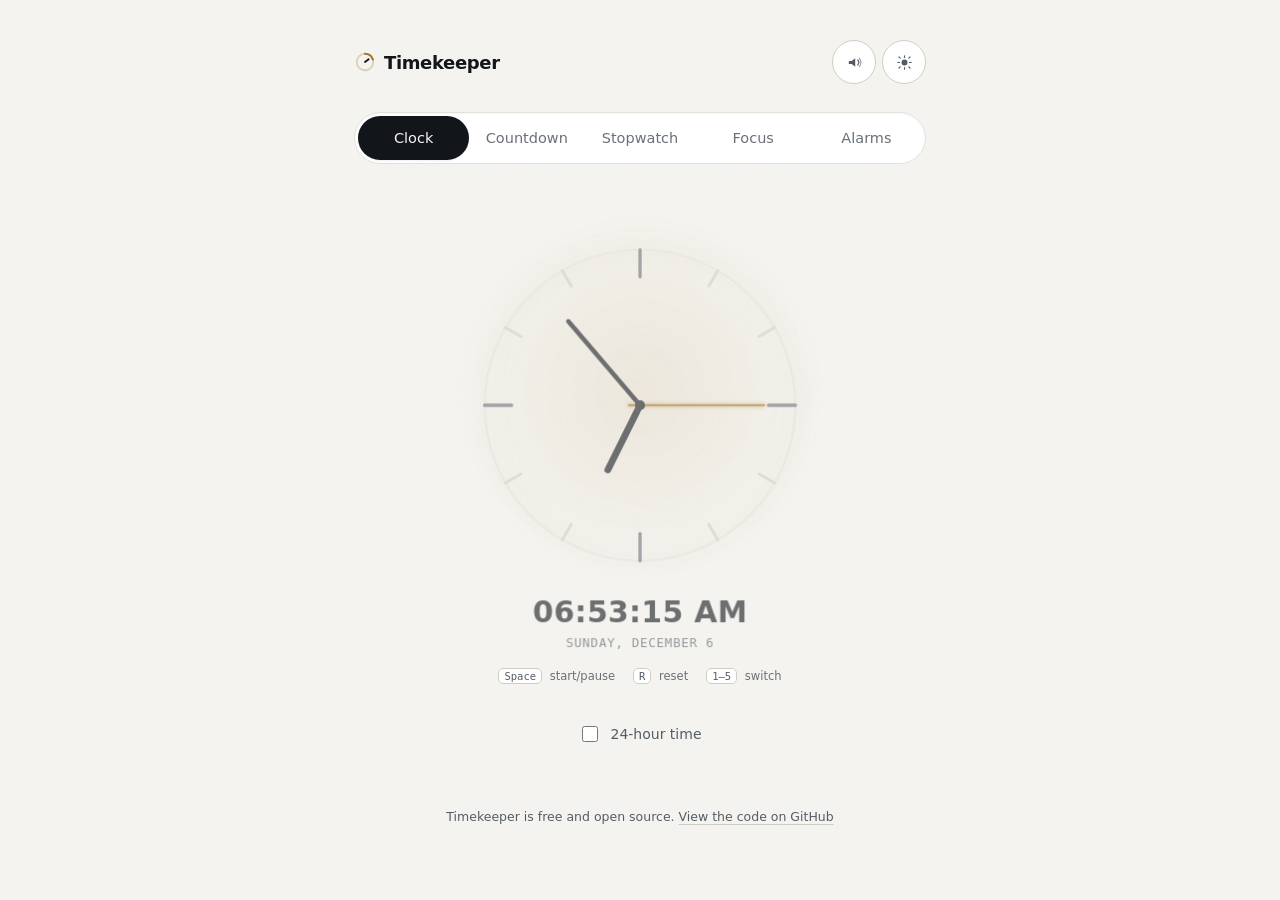
==== site/index.html @ e1a93c7b "Add files via upload" ====
<!DOCTYPE html>
<html lang="en">
<head>
<meta charset="UTF-8">
<meta name="viewport" content="width=device-width, initial-scale=1, viewport-fit=cover">
<title>Timekeeper: clock, countdown, stopwatch, focus timer and alarms</title>
<meta name="description" content="A clock, countdown, stopwatch, Pomodoro timer, and alarms, in one quiet instrument. Free, private, and works offline.">
<meta http-equiv="Content-Security-Policy" content="default-src 'self'; script-src 'self'; style-src 'self' https://fonts.googleapis.com; font-src https://fonts.gstatic.com; img-src 'self' data:; manifest-src 'self'; worker-src 'self'; base-uri 'self'; form-action 'none'; object-src 'none'">
<meta name="referrer" content="strict-origin-when-cross-origin">
<link rel="canonical" href="https://babatundeawo.github.io/timekeeper/">
<meta name="theme-color" content="#f5f4f0" media="(prefers-color-scheme: light)">
<meta name="theme-color" content="#0c0e11" media="(prefers-color-scheme: dark)">
<meta name="color-scheme" content="light dark">
<meta name="mobile-web-app-capable" content="yes">
<meta name="apple-mobile-web-app-capable" content="yes">
<meta name="apple-mobile-web-app-title" content="Timekeeper">
<meta name="apple-mobile-web-app-status-bar-style" content="default">

<meta property="og:type" content="website">
<meta property="og:site_name" content="Timekeeper">
<meta property="og:title" content="Timekeeper: one quiet instrument for time">
<meta property="og:description" content="Clock, countdown, stopwatch, focus timer and alarms. Free, private, and works offline.">
<meta property="og:url" content="https://babatundeawo.github.io/timekeeper/">
<meta property="og:image" content="https://babatundeawo.github.io/timekeeper/icons/og-image.png">
<meta property="og:image:width" content="1200">
<meta property="og:image:height" content="630">
<meta property="og:image:alt" content="Timekeeper: a brass progress ring on a graphite background.">
<meta name="twitter:card" content="summary_large_image">

<link rel="manifest" href="manifest.json">
<link rel="icon" href="icons/favicon.svg" type="image/svg+xml">
<link rel="icon" href="icons/icon-192.png" type="image/png" sizes="192x192">
<link rel="apple-touch-icon" href="icons/icon-180.png">

<link rel="preconnect" href="https://fonts.googleapis.com">
<link rel="preconnect" href="https://fonts.gstatic.com" crossorigin>
<link href="https://fonts.googleapis.com/css2?family=Geist:wght@400;500;600;700&family=Geist+Mono:wght@400;500&display=swap" rel="stylesheet">

<link rel="stylesheet" href="css/style.css">

<!-- Applied before paint so the correct theme renders on the first frame. -->
<script src="js/theme-init.js"></script>
</head>
<body>
<a class="skip-link" href="#stage">Skip to the timer</a>

<div class="grain" aria-hidden="true"></div>

<div class="app">

  <!-- ===== Header ===== -->
  <header class="header">
    <div class="wordmark">
      <svg class="wordmark-mark" viewBox="0 0 24 24" width="22" height="22" aria-hidden="true"><circle cx="12" cy="12" r="9" fill="none" stroke="currentColor" stroke-width="2" opacity=".28"/><path d="M12 3a9 9 0 0 1 8.6 6.3" fill="none" stroke="currentColor" stroke-width="2.4" stroke-linecap="round"/><path d="M12 12l4-3" stroke="var(--ink)" stroke-width="2" stroke-linecap="round"/></svg>
      <h1 class="wordmark-text">Timekeeper</h1>
    </div>
    <div class="header-actions">
      <button class="icon-btn" id="soundToggle" type="button" aria-label="Mute sound" aria-pressed="false">
        <svg class="icon icon-sound-on" viewBox="0 0 24 24" fill="none" aria-hidden="true"><path d="M4 10v4h4l5 4V6L8 10H4Z" fill="currentColor"/><path d="M16.5 8.5a5 5 0 0 1 0 7" stroke="currentColor" stroke-width="1.6" stroke-linecap="round"/><path d="M18.8 6.2a8.5 8.5 0 0 1 0 11.6" stroke="currentColor" stroke-width="1.6" stroke-linecap="round" opacity="0.6"/></svg>
        <svg class="icon icon-sound-off" viewBox="0 0 24 24" fill="none" aria-hidden="true"><path d="M4 10v4h4l5 4V6L8 10H4Z" fill="currentColor"/><path d="M16 9l4.5 6M20.5 9 16 15" stroke="currentColor" stroke-width="1.6" stroke-linecap="round"/></svg>
      </button>
      <button class="icon-btn" id="themeToggle" type="button" aria-label="Switch to dark theme" aria-pressed="false">
        <svg class="icon icon-sun" viewBox="0 0 24 24" fill="none" aria-hidden="true"><circle cx="12" cy="12" r="4.2" fill="currentColor"/><g stroke="currentColor" stroke-width="1.6" stroke-linecap="round"><path d="M12 2.5v2.4M12 19.1v2.4M4.2 4.2l1.7 1.7M18.1 18.1l1.7 1.7M2.5 12h2.4M19.1 12h2.4M4.2 19.8l1.7-1.7M18.1 5.9l1.7-1.7"/></g></svg>
        <svg class="icon icon-moon" viewBox="0 0 24 24" fill="none" aria-hidden="true"><path d="M20 14.5A8.5 8.5 0 1 1 9.5 4a6.8 6.8 0 0 0 10.5 10.5Z" fill="currentColor"/></svg>
      </button>
      <button class="install-btn" id="installBtn" hidden type="button">Install app</button>
    </div>
  </header>

  <!-- ===== Mode switcher ===== -->
  <nav class="switcher" role="tablist" aria-label="Choose a mode">
    <span class="switcher-pill" id="switcherPill" aria-hidden="true"></span>
    <button class="switcher-item" role="tab" id="tab-clock" aria-controls="panel-clock" data-mode="clock" aria-selected="true" tabindex="0">Clock</button>
    <button class="switcher-item" role="tab" id="tab-countdown" aria-controls="panel-countdown" data-mode="countdown" aria-selected="false" tabindex="-1">Countdown</button>
    <button class="switcher-item" role="tab" id="tab-stopwatch" aria-controls="panel-stopwatch" data-mode="stopwatch" aria-selected="false" tabindex="-1">Stopwatch</button>
    <button class="switcher-item" role="tab" id="tab-pomodoro" aria-controls="panel-pomodoro" data-mode="pomodoro" aria-selected="false" tabindex="-1">Focus</button>
    <button class="switcher-item" role="tab" id="tab-alarms" aria-controls="panel-alarms" data-mode="alarms" aria-selected="false" tabindex="-1">Alarms</button>
  </nav>

  <!-- ===== Stage: ring + digits, shared by clock/countdown/stopwatch/pomodoro ===== -->
  <main class="stage" id="stage" tabindex="-1">

    <div class="ring-wrap" id="ringWrap">
      <div class="ring-glow" aria-hidden="true"></div>
      <svg class="ring" viewBox="0 0 300 300" aria-hidden="true">
        <defs>
          <linearGradient id="ringGradBrass" x1="0%" y1="0%" x2="100%" y2="100%">
            <stop offset="0%" stop-color="#e2bb78"/>
            <stop offset="100%" stop-color="#a47628"/>
          </linearGradient>
          <linearGradient id="ringGradPatina" x1="0%" y1="0%" x2="100%" y2="100%">
            <stop offset="0%" stop-color="#3aa396"/>
            <stop offset="100%" stop-color="#0f4640"/>
          </linearGradient>
        </defs>
        <circle class="ring-track" cx="150" cy="150" r="138"></circle>
        <circle class="ring-progress" id="ringProgress" cx="150" cy="150" r="138"></circle>
        <!-- Parked at the 3 o'clock point (cx = cx-center + r) because the whole
             .ring svg carries a -90deg CSS rotation (the same trick ring-progress's
             stroke-dashoffset relies on to start at 12 instead of 3). Starting the
             tick here means JS's rotate(0deg) lands it at 12, not 9. -->
        <circle class="ring-tick" id="ringTick" cx="288" cy="150" r="3.5"></circle>
      </svg>

      <!-- Analog watch face: hour ticks + hour/minute/second hands. Only shown in Clock mode. -->
      <svg class="hands" id="handsSvg" viewBox="0 0 300 300" aria-hidden="true">
        <g id="hourTicks"></g>
        <line class="hand hand-hour" id="handHour" x1="150" y1="150" x2="150" y2="86"></line>
        <line class="hand hand-minute" id="handMinute" x1="150" y1="150" x2="150" y2="52"></line>
        <line class="hand hand-second" id="handSecond" x1="150" y1="160" x2="150" y2="40"></line>
        <circle class="hand-pivot" cx="150" cy="150" r="4.5"></circle>
      </svg>

      <div class="readout">
        <div class="digits" id="digits" role="timer" aria-live="off">00:00:00</div>
        <div class="sub" id="subLabel">&nbsp;</div>
      </div>
    </div>

    <!-- Clock's own digital readout, given its own room below the dial so it
         never fights the hands for space (a hand can sweep through any point
         inside the circle; this can't). -->
    <div class="clock-meta" id="clockMeta" hidden>
      <div class="clock-meta-time" id="clockDigital">00:00:00</div>
      <div class="clock-meta-date" id="clockDate">&nbsp;</div>
    </div>

    <!-- Pomodoro session dots -->
    <div class="session-dots" id="sessionDots" hidden></div>

    <!-- Shared transport controls (countdown / stopwatch / pomodoro) -->
    <div class="transport" id="transport" hidden>
      <button class="btn btn-ghost" id="resetBtn" type="button">Reset</button>
      <button class="btn btn-primary" id="startBtn" type="button">Start</button>
      <button class="btn btn-ghost" id="lapBtn" type="button" hidden>Lap</button>
      <button class="btn btn-ghost btn-icon-text" id="addMinuteBtn" type="button" hidden>+1:00</button>
    </div>

    <p class="kbd-hint" id="kbdHint" aria-hidden="true">
      <span><kbd>Space</kbd> start/pause</span>
      <span><kbd>R</kbd> reset</span>
      <span><kbd>1–5</kbd> switch</span>
    </p>

  </main>

  <!-- ===== Mode panels: mode-specific content below the stage ===== -->

  <!-- Clock options -->
  <section class="panel" id="panel-clock" role="tabpanel" aria-labelledby="tab-clock" data-panel="clock">
    <label class="toggle">
      <input type="checkbox" id="clock24h">
      <span>24-hour time</span>
    </label>
  </section>

  <!-- Countdown presets & entry -->
  <section class="panel" id="panel-countdown" role="tabpanel" aria-labelledby="tab-countdown" data-panel="countdown" hidden>
    <div class="chips" id="countdownChips"></div>
    <div class="time-entry" id="countdownEntry">
      <div class="entry-field">
        <input type="number" id="cdHours" min="0" max="23" value="0" inputmode="numeric" aria-label="Hours">
        <label for="cdHours">hr</label>
      </div>
      <div class="entry-field">
        <input type="number" id="cdMinutes" min="0" max="59" value="5" inputmode="numeric" aria-label="Minutes">
        <label for="cdMinutes">min</label>
      </div>
      <div class="entry-field">
        <input type="number" id="cdSeconds" min="0" max="59" value="0" inputmode="numeric" aria-label="Seconds">
        <label for="cdSeconds">sec</label>
      </div>
      <button class="btn btn-text" id="savePresetBtn" type="button">Save as preset</button>
    </div>
  </section>

  <!-- Stopwatch laps -->
  <section class="panel" id="panel-stopwatch" role="tabpanel" aria-labelledby="tab-stopwatch" data-panel="stopwatch" hidden>
    <ol class="laps" id="lapsList"></ol>
  </section>

  <!-- Pomodoro settings -->
  <section class="panel" id="panel-pomodoro" role="tabpanel" aria-labelledby="tab-pomodoro" data-panel="pomodoro" hidden>
    <div class="time-entry">
      <div class="entry-field">
        <input type="number" id="pomoFocus" min="1" max="120" value="25" inputmode="numeric" aria-label="Focus minutes">
        <label for="pomoFocus">focus</label>
      </div>
      <div class="entry-field">
        <input type="number" id="pomoShort" min="1" max="60" value="5" inputmode="numeric" aria-label="Short break minutes">
        <label for="pomoShort">short</label>
      </div>
      <div class="entry-field">
        <input type="number" id="pomoLong" min="1" max="60" value="15" inputmode="numeric" aria-label="Long break minutes">
        <label for="pomoLong">long</label>
      </div>
      <div class="entry-field">
        <input type="number" id="pomoRounds" min="1" max="12" value="4" inputmode="numeric" aria-label="Rounds before long break">
        <label for="pomoRounds">rounds</label>
      </div>
    </div>
  </section>

  <!-- Alarms -->
  <section class="panel" id="panel-alarms" role="tabpanel" aria-labelledby="tab-alarms" data-panel="alarms" hidden>
    <div class="alarm-entry">
      <input type="time" id="alarmTime" aria-label="Alarm time">
      <input type="text" id="alarmLabel" placeholder="Label (optional)" maxlength="40">
      <button class="btn btn-primary btn-compact" id="addAlarmBtn" type="button">Add</button>
    </div>
    <div class="alarm-days" id="alarmDays" role="group" aria-label="Repeat on">
      <button class="day-chip" data-day="0" type="button" aria-label="Sunday" aria-pressed="false">S</button>
      <button class="day-chip" data-day="1" type="button" aria-label="Monday" aria-pressed="false">M</button>
      <button class="day-chip" data-day="2" type="button" aria-label="Tuesday" aria-pressed="false">T</button>
      <button class="day-chip" data-day="3" type="button" aria-label="Wednesday" aria-pressed="false">W</button>
      <button class="day-chip" data-day="4" type="button" aria-label="Thursday" aria-pressed="false">T</button>
      <button class="day-chip" data-day="5" type="button" aria-label="Friday" aria-pressed="false">F</button>
      <button class="day-chip" data-day="6" type="button" aria-label="Saturday" aria-pressed="false">S</button>
    </div>
    <p class="hint">Repeats only on selected days. Leave none selected for a one-time alarm.</p>
    <ol class="alarms-list" id="alarmsList"></ol>
    <p class="hint hint-quiet">Alarms sound while Timekeeper is open in a browser tab or installed window. Keep it running for it to ring.</p>
  </section>

  <footer class="site-footer">
    <p>Timekeeper is free and open source. <a href="https://github.com/babatundeawo/timekeeper" target="_blank" rel="noopener noreferrer">View the code on GitHub</a></p>
  </footer>

</div>

<noscript><p class="noscript-note">Timekeeper needs JavaScript to run its clock and timers. Please turn it on for this site.</p></noscript>

<!-- Full-screen alarm-ringing takeover: replaces the old beep-and-toast with
     something you can actually act on — stop it, or push it back 5 minutes. -->
<div class="ring-overlay" id="alarmRingOverlay" hidden role="alertdialog" aria-modal="true" aria-labelledby="alarmRingLabel">
  <div class="ring-overlay-card">
    <svg class="ring-overlay-icon" viewBox="0 0 24 24" width="40" height="40" aria-hidden="true"><path d="M12 3a6 6 0 0 0-6 6v4l-2 3h16l-2-3V9a6 6 0 0 0-6-6Zm-2 15a2 2 0 0 0 4 0" fill="none" stroke="var(--brass)" stroke-width="1.8" stroke-linecap="round" stroke-linejoin="round"/></svg>
    <div class="ring-overlay-time" id="alarmRingTime">00:00</div>
    <div class="ring-overlay-label" id="alarmRingLabel">Alarm</div>
    <div class="ring-overlay-actions">
      <button class="btn btn-ghost btn-lg" id="alarmSnoozeBtn" type="button">Snooze 5m</button>
      <button class="btn btn-primary btn-lg" id="alarmStopBtn" type="button">Stop</button>
    </div>
  </div>
</div>

<div class="toast" id="toast" role="status" aria-live="polite"></div>

<script src="js/app.js"></script>
</body>
</html>
---- site/css/style.css ----
/* ============================================================
   Timekeeper — design tokens
   Concept: a precision instrument on paper. Ink and brass on
   white (or brass on graphite at night), tabular digits, a
   single brass ring as the signature element across every mode.
   ============================================================ */

:root {
  --paper: #f5f4f0;
  --paper-raised: #ffffff;
  --ink: #12151a;
  --ink-soft: #565c64;
  --ink-faint: #6a7078;
  --brass: #a47628;
  --brass-strong: #8a6420;
  --brass-soft: #e4d3ae;
  --patina: #17635a;
  --line: #e3e1da;
  --line-strong: #cfccc3;
  --danger: #a4361f;

  --shadow-color: 20, 18, 14;
  --shadow-sm: 0 1px 2px rgba(var(--shadow-color), 0.06);
  --shadow-md: 0 6px 18px -6px rgba(var(--shadow-color), 0.16), 0 2px 6px rgba(var(--shadow-color), 0.08);
  --shadow-lg: 0 20px 44px -12px rgba(var(--shadow-color), 0.22);
  --ring-glow-color: 164, 118, 40;
  --brass-text: #7a5818;

  --font-display: 'Geist', system-ui, 'Helvetica Neue', Arial, sans-serif;
  --font-body: 'Geist', system-ui, 'Helvetica Neue', Arial, sans-serif;
  --font-mono: 'Geist Mono', ui-monospace, 'SFMono-Regular', Consolas, monospace;

  /* Floor keeps the ring legible on the narrowest phones; ceiling keeps it from
     ballooning on tablets, since vw alone would keep growing past a comfortable size. */
  --ring-size: clamp(188px, 62vw, 340px);
  --ease: cubic-bezier(0.22, 1, 0.36, 1);
  --spring: cubic-bezier(0.34, 1.56, 0.64, 1);

  --safe-t: env(safe-area-inset-top, 0px);
  --safe-r: env(safe-area-inset-right, 0px);
  --safe-b: env(safe-area-inset-bottom, 0px);
  --safe-l: env(safe-area-inset-left, 0px);

  color-scheme: light;
}

/* Dark theme — follows the system by default, overridable via the header toggle
   (which sets data-theme on <html> and persists it to localStorage). */
@media (prefers-color-scheme: dark) {
  :root:not([data-theme="light"]) {
    --paper: #0c0e11;
    --paper-raised: #15181c;
    --ink: #f0eee8;
    --ink-soft: #a6abb2;
    --ink-faint: #8b9098;
    --brass: #e2bb78;
    --brass-strong: #efd29d;
    --brass-soft: #4a4130;
    --patina: #56bfb0;
    --line: #262a30;
    --line-strong: #383d44;
    --danger: #e8826b;
    --shadow-color: 0, 0, 0;
    --ring-glow-color: 226, 187, 120;
    --brass-text: #e2bb78;
    color-scheme: dark;
  }
}
:root[data-theme="dark"] {
  --paper: #0c0e11;
  --paper-raised: #15181c;
  --ink: #f0eee8;
  --ink-soft: #a6abb2;
  --ink-faint: #8b9098;
  --brass: #e2bb78;
  --brass-strong: #efd29d;
  --brass-soft: #4a4130;
  --patina: #56bfb0;
  --line: #262a30;
  --line-strong: #383d44;
  --danger: #e8826b;
  --shadow-color: 0, 0, 0;
  --ring-glow-color: 226, 187, 120;
  --brass-text: #e2bb78;
  color-scheme: dark;
}

* { box-sizing: border-box; }

/* The `hidden` attribute is how every mode-specific block in this app is
   shown/hidden. Without this rule, any element that also has an unconditional
   `display` declaration (e.g. .transport, .session-dots use display:flex)
   would win the cascade over the browser's own [hidden] rule and show anyway,
   since author CSS outranks the user-agent stylesheet regardless of
   specificity. This guarantees hidden always means hidden. */
[hidden] {
  display: none !important;
}

html, body {
  margin: 0;
  padding: 0;
  background: var(--paper);
  color: var(--ink);
  font-family: var(--font-body);
  -webkit-font-smoothing: antialiased;
  transition: background 0.35s var(--ease), color 0.35s var(--ease);
}

body {
  min-height: 100vh;
  min-height: 100dvh;
  display: flex;
  justify-content: center;
  position: relative;
}

/* A whisper of paper grain so the instrument doesn't read as a flat digital
   rectangle — visible only as texture, never as pattern. */
.grain {
  position: fixed;
  inset: 0;
  z-index: 0;
  pointer-events: none;
  opacity: 0.035;
  mix-blend-mode: multiply;
  background-image: url("data:image/svg+xml;utf8,<svg xmlns='http://www.w3.org/2000/svg' width='120' height='120'><filter id='n'><feTurbulence type='fractalNoise' baseFrequency='0.9' numOctaves='2' stitchTiles='stitch'/></filter><rect width='100%25' height='100%25' filter='url(%23n)'/></svg>");
}
:root[data-theme="dark"] .grain { mix-blend-mode: overlay; opacity: 0.05; }
@media (prefers-color-scheme: dark) {
  :root:not([data-theme="light"]) .grain { mix-blend-mode: overlay; opacity: 0.05; }
}

.app {
  position: relative;
  z-index: 1;
  width: 100%;
  max-width: 560px;
  padding: calc(28px + var(--safe-t)) calc(24px + var(--safe-r)) calc(56px + var(--safe-b)) calc(24px + var(--safe-l));
  display: flex;
  flex-direction: column;
  min-height: 100dvh;
}

button {
  font-family: inherit;
  cursor: pointer;
  -webkit-tap-highlight-color: transparent;
  touch-action: manipulation;
}

input {
  font-family: inherit;
  -webkit-tap-highlight-color: transparent;
}

:focus-visible {
  outline: 2px solid var(--patina);
  outline-offset: 3px;
  border-radius: 4px;
}

/* ============================================================
   Header
   ============================================================ */

.header {
  display: flex;
  align-items: center;
  justify-content: space-between;
  margin-bottom: 28px;
  gap: 12px;
}

.wordmark {
  display: flex;
  align-items: center;
  gap: 8px;
  color: var(--ink);
  min-width: 0;
}

.wordmark-mark {
  flex: 0 0 auto;
  color: var(--brass);
  display: block;
}

.wordmark-text {
  margin: 0;
  font-family: var(--font-display);
  font-weight: 600;
  font-size: 18px;
  letter-spacing: -0.02em;
  white-space: nowrap;
}

.header-actions {
  display: flex;
  align-items: center;
  gap: 6px;
  flex: 0 0 auto;
}

.icon-btn {
  display: flex;
  align-items: center;
  justify-content: center;
  width: 44px;
  height: 44px;
  border-radius: 50%;
  border: 1px solid var(--line-strong);
  background: var(--paper-raised);
  color: var(--ink-soft);
  transition: border-color 0.2s var(--ease), color 0.2s var(--ease), transform 0.15s var(--spring), box-shadow 0.2s var(--ease);
}
.icon-btn:hover { border-color: var(--brass); color: var(--ink); box-shadow: var(--shadow-sm); }
.icon-btn:active { transform: scale(0.9); }
.icon-btn .icon { width: 17px; height: 17px; }

.icon-sound-off, .icon-moon { display: none; }
.icon-btn[aria-pressed="true"] .icon-sound-on { display: none; }
.icon-btn[aria-pressed="true"] .icon-sound-off { display: block; }
#themeToggle .icon-sun { display: block; }
#themeToggle .icon-moon { display: none; }
:root[data-theme="dark"] #themeToggle .icon-sun { display: none; }
:root[data-theme="dark"] #themeToggle .icon-moon { display: block; }
@media (prefers-color-scheme: dark) {
  :root:not([data-theme="light"]) #themeToggle .icon-sun { display: none; }
  :root:not([data-theme="light"]) #themeToggle .icon-moon { display: block; }
}

.install-btn {
  border: 1px solid var(--line-strong);
  background: var(--paper-raised);
  color: var(--ink-soft);
  font-size: 13px;
  padding: 12px 16px;
  min-height: 44px;
  border-radius: 100px;
  transition: border-color 0.2s var(--ease), color 0.2s var(--ease), box-shadow 0.2s var(--ease), transform 0.15s var(--spring);
}

.install-btn:hover {
  border-color: var(--brass);
  color: var(--ink);
  box-shadow: var(--shadow-sm);
}
.install-btn:active { transform: scale(0.96); }

/* ============================================================
   Mode switcher — a segmented control with a sliding pill,
   rather than a bare underline, for a more tactile feel.
   ============================================================ */

.switcher {
  position: relative;
  display: flex;
  gap: 2px;
  padding: 3px;
  background: var(--paper-raised);
  border: 1px solid var(--line);
  border-radius: 100px;
  margin-bottom: 28px;
  overflow-x: auto;
  scrollbar-width: none;
  box-shadow: inset 0 1px 2px rgba(var(--shadow-color), 0.04);
}
.switcher::-webkit-scrollbar { display: none; }

.switcher-pill {
  position: absolute;
  top: 3px;
  bottom: 3px;
  left: 3px;
  width: 0;
  background: var(--ink);
  border-radius: 100px;
  transition: transform 0.38s var(--spring), width 0.38s var(--spring);
  box-shadow: var(--shadow-sm);
  z-index: 0;
}

.switcher-item {
  position: relative;
  z-index: 1;
  flex: 0 0 auto;
  background: none;
  border: none;
  color: var(--ink-faint);
  font-size: 13.5px;
  font-weight: 500;
  padding: 10px 14px;
  min-height: 44px;
  white-space: nowrap;
  border-radius: 100px;
  transition: color 0.25s var(--ease);
}

.switcher-item[aria-selected="true"] {
  color: var(--paper);
}

.switcher-item:hover:not([aria-selected="true"]) {
  color: var(--ink);
}

/* ============================================================
   Stage — ring + digital readout (the signature element)
   ============================================================ */

.stage {
  display: flex;
  flex-direction: column;
  align-items: center;
  padding: 32px 0 8px;
}

.ring-wrap, .clock-meta, .session-dots {
  transition: opacity 0.3s var(--ease), transform 0.3s var(--ease);
}
.stage.mode-switching .ring-wrap,
.stage.mode-switching .clock-meta,
.stage.mode-switching .session-dots {
  opacity: 0;
  transform: translateY(8px) scale(0.985);
  transition: none;
}

.ring-wrap {
  position: relative;
  width: var(--ring-size);
  height: var(--ring-size);
}

/* Soft ambient glow seated behind the ring, echoing the brass accent —
   the one place this "quiet instrument" gets to feel lit from within. */
.ring-glow {
  position: absolute;
  inset: -6%;
  border-radius: 50%;
  background: radial-gradient(circle at 50% 46%, rgba(var(--ring-glow-color), 0.16), rgba(var(--ring-glow-color), 0) 68%);
  filter: blur(2px);
  pointer-events: none;
}

.ring {
  position: relative;
  width: 100%;
  height: 100%;
  transform: rotate(-90deg);
  filter: drop-shadow(0 2px 10px rgba(var(--ring-glow-color), 0.28));
}

.ring-track {
  fill: none;
  stroke: var(--line);
  stroke-width: 2;
}

.ring-progress {
  fill: none;
  stroke: url(#ringGradBrass);
  stroke-width: 3;
  stroke-linecap: round;
  stroke-dasharray: 867.08; /* 2 * PI * 138 */
  stroke-dashoffset: 867.08;
  transition: stroke-dashoffset 0.4s linear, stroke 0.3s var(--ease);
}

.ring-tick {
  fill: var(--brass);
  transition: transform 0.9s linear;
  transform-origin: 150px 150px;
  filter: drop-shadow(0 0 3px rgba(var(--ring-glow-color), 0.6));
}

/* Analog hands overlay — only visible in Clock mode */
.hands {
  position: absolute;
  inset: 0;
  width: 100%;
  height: 100%;
  display: none;
}

.ring-wrap.mode-clock .hands {
  display: block;
}

/* Ring stays as a quiet static face outline in Clock mode; the hands do the telling */
.ring-wrap.mode-clock .ring-progress,
.ring-wrap.mode-clock .ring-tick {
  opacity: 0;
}

.hour-tick {
  stroke: var(--line-strong);
  stroke-width: 2.5;
  stroke-linecap: round;
}

.hour-tick.major {
  stroke: var(--ink-faint);
  stroke-width: 3;
}

.hand {
  stroke-linecap: round;
  transform-origin: 150px 150px;
  transition: transform 0.2s var(--spring);
}

.hand-hour {
  stroke: var(--ink);
  stroke-width: 6;
}

.hand-minute {
  stroke: var(--ink);
  stroke-width: 4;
}

.hand-second {
  stroke: var(--brass);
  stroke-width: 2;
  filter: drop-shadow(0 0 2px rgba(var(--ring-glow-color), 0.7));
}

.hand-pivot {
  fill: var(--ink);
}

/* Digital readout is hidden inside the dial in Clock mode — the clock-meta
   block below the ring shows the time/date instead, with room to breathe. */
.ring-wrap.mode-clock .readout {
  display: none;
}

.clock-meta {
  margin-top: 22px;
  text-align: center;
  max-width: 100%;
  padding: 0 12px;
}

.clock-meta-time {
  font-family: var(--font-display);
  font-weight: 600;
  font-variant-numeric: tabular-nums;
  font-size: clamp(22px, 6vw, 30px);
  color: var(--ink);
  letter-spacing: 0.01em;
  line-height: 1;
}

.clock-meta-date {
  margin-top: 8px;
  font-family: var(--font-mono);
  font-size: 12.5px;
  letter-spacing: 0.06em;
  text-transform: uppercase;
  color: var(--ink-soft);
}

.readout {
  position: absolute;
  inset: 0;
  display: flex;
  flex-direction: column;
  align-items: center;
  justify-content: center;
  text-align: center;
  padding: 0 12px;
}

.digits {
  font-family: var(--font-display);
  font-weight: 600;
  font-variant-numeric: tabular-nums;
  font-size: clamp(34px, 9vw, 52px);
  letter-spacing: 0.01em;
  line-height: 1;
  transition: transform 0.15s var(--ease);
}

.digits.pulse {
  animation: pulse 1s var(--ease) infinite;
}

.digits-cs {
  font-size: 0.5em;
  font-weight: 500;
  color: var(--ink-soft);
  letter-spacing: 0;
  margin-left: 1px;
}

.ring-wrap.mode-stopwatch .digits {
  font-size: clamp(28px, 7.5vw, 44px);
}

.laps li .digits-cs {
  font-size: 0.85em;
}

@keyframes pulse {
  0%, 100% { opacity: 1; transform: scale(1); }
  50% { opacity: 0.55; transform: scale(1.04); }
}

.sub {
  margin-top: 10px;
  font-family: var(--font-mono);
  font-size: 12.5px;
  letter-spacing: 0.06em;
  text-transform: uppercase;
  color: var(--ink-soft);
  min-height: 16px;
}

/* Pomodoro session dots */
.session-dots {
  display: flex;
  gap: 7px;
  margin-top: 26px;
}

.session-dot {
  width: 6px;
  height: 6px;
  border-radius: 50%;
  background: var(--line-strong);
  transition: background 0.3s var(--ease), transform 0.3s var(--ease);
}

.session-dot.done {
  background: var(--brass);
}

.session-dot.current {
  background: var(--patina);
  transform: scale(1.3);
}

/* ============================================================
   Transport controls
   ============================================================ */

.transport {
  display: flex;
  align-items: center;
  justify-content: center;
  flex-wrap: wrap;
  gap: 12px;
  margin-top: 30px;
}

.btn {
  border-radius: 100px;
  border: 1px solid transparent;
  font-size: 14px;
  font-weight: 500;
  padding: 13px 26px;
  min-height: 44px;
  transition: transform 0.15s var(--spring), background 0.2s var(--ease), border-color 0.2s var(--ease), color 0.2s var(--ease), box-shadow 0.2s var(--ease);
}

.btn:active {
  transform: scale(0.96);
}

.btn-primary {
  background: linear-gradient(180deg, var(--ink) 0%, color-mix(in srgb, var(--ink) 88%, black) 100%);
  color: var(--paper);
  min-width: 120px;
  box-shadow: var(--shadow-md);
}

.btn-primary:hover {
  background: var(--patina);
  color: #fff;
  transform: translateY(-1px);
  box-shadow: var(--shadow-lg);
}
.btn-primary:active { transform: scale(0.96); }

.btn-primary.is-running {
  background: var(--paper-raised);
  color: var(--ink);
  border-color: var(--ink);
  box-shadow: var(--shadow-sm);
}
.btn-primary.is-running:hover { background: var(--paper-raised); }

.btn-lg {
  padding: 15px 30px;
  font-size: 15px;
  min-width: 140px;
}

.btn-ghost {
  background: var(--paper-raised);
  border-color: var(--line-strong);
  color: var(--ink-soft);
}

.btn-ghost:hover {
  border-color: var(--ink);
  color: var(--ink);
  box-shadow: var(--shadow-sm);
}

.btn-icon-text {
  font-family: var(--font-mono);
  font-size: 12.5px;
}

.btn-compact {
  padding: 10px 18px;
  min-width: 0;
}

.btn-text {
  background: none;
  border: none;
  color: var(--brass-text);
  font-size: 13px;
  padding: 6px 4px;
  white-space: nowrap;
}

.btn-text:hover {
  color: var(--ink);
}

/* A quiet hint for people on a real keyboard — hidden on touch-first widths
   where it would just be noise. */
.kbd-hint {
  display: flex;
  justify-content: center;
  gap: 18px;
  flex-wrap: wrap;
  margin: 22px 0 0;
  font-size: 11.5px;
  color: var(--ink-faint);
}
.kbd-hint kbd {
  font-family: var(--font-mono);
  font-size: 10.5px;
  border: 1px solid var(--line-strong);
  border-radius: 5px;
  padding: 1px 5px;
  margin-right: 4px;
  color: var(--ink-soft);
  background: var(--paper-raised);
}
@media (max-width: 700px), (pointer: coarse) {
  .kbd-hint { display: none; }
}

/* ============================================================
   Panels — mode-specific content
   ============================================================ */

.panel {
  margin-top: 32px;
  animation: panel-in 0.32s var(--ease);
}

@keyframes panel-in {
  from { opacity: 0; transform: translateY(6px); }
  to { opacity: 1; transform: translateY(0); }
}

.toggle {
  display: flex;
  align-items: center;
  justify-content: center;
  gap: 9px;
  font-size: 14px;
  color: var(--ink-soft);
}

.toggle input {
  width: 16px;
  height: 16px;
  accent-color: var(--brass);
}

/* Countdown chips */
.chips {
  display: flex;
  flex-wrap: wrap;
  gap: 8px;
  justify-content: center;
  margin-bottom: 22px;
}

.chip {
  border: 1px solid var(--line-strong);
  background: var(--paper-raised);
  color: var(--ink);
  font-size: 13px;
  padding: 10px 16px;
  min-height: 44px;
  border-radius: 100px;
  transition: border-color 0.2s var(--ease), background 0.2s var(--ease), box-shadow 0.2s var(--ease), transform 0.15s var(--spring);
  display: flex;
  align-items: center;
  gap: 6px;
}

.chip:hover {
  border-color: var(--brass);
  box-shadow: var(--shadow-sm);
}
.chip:active { transform: scale(0.96); }

.chip-group { display: inline-flex; align-items: center; }
.chip-group .chip.custom { border-top-right-radius: 0; border-bottom-right-radius: 0; border-right: 0; }
.chip-group .chip-remove {
  align-self: stretch;
  min-width: 44px;
  border: 1px solid var(--line-strong);
  border-radius: 0 100px 100px 0;
  background: var(--paper-raised);
}
.chip-group .chip-remove:hover { border-color: var(--danger); }

.chip-remove {
  min-width: 28px;
  min-height: 28px;
  cursor: pointer;
  background: none;
  border: none;
  color: var(--ink-faint);
  font-size: 14px;
  line-height: 1;
  padding: 2px;
}

.chip-remove:hover {
  color: var(--danger);
}

/* Time entry (countdown / pomodoro) */
.time-entry {
  display: flex;
  align-items: flex-end;
  justify-content: center;
  gap: clamp(10px, 4vw, 18px);
  flex-wrap: wrap;
}

.entry-field {
  display: flex;
  flex-direction: column;
  align-items: center;
  gap: 6px;
}

.entry-field input {
  width: clamp(42px, 13vw, 58px);
  text-align: center;
  font-family: var(--font-mono);
  font-size: 20px;
  border: none;
  border-bottom: 1px solid var(--line-strong);
  background: transparent;
  color: var(--ink);
  padding: 12px 0;
  transition: border-color 0.2s var(--ease);
}

.entry-field input:focus-visible {
  border-color: var(--patina);
  outline: 2px solid var(--patina);
  outline-offset: 2px;
}

.entry-field label {
  font-size: 11px;
  letter-spacing: 0.08em;
  text-transform: uppercase;
  color: var(--ink-faint);
}

/* Stopwatch laps */
.laps {
  list-style: none;
  margin: 0;
  padding: 0;
  max-height: 220px;
  overflow-y: auto;
}

.laps li {
  display: flex;
  justify-content: space-between;
  font-family: var(--font-mono);
  font-size: 13.5px;
  padding: 10px 4px;
  border-bottom: 1px solid var(--line);
  color: var(--ink-soft);
  animation: panel-in 0.28s var(--ease);
}

.laps li:first-child {
  color: var(--ink);
  font-weight: 500;
}

.laps-empty {
  text-align: center;
  color: var(--ink-faint);
  font-size: 13px;
  padding: 14px 0;
}

/* Alarms */
.alarm-entry {
  display: flex;
  gap: 10px;
  margin-bottom: 14px;
}

.alarm-entry input[type="time"] {
  border: 1px solid var(--line-strong);
  border-radius: 8px;
  padding: 10px 12px;
  font-family: var(--font-mono);
  font-size: 14px;
  color: var(--ink);
  background: var(--paper-raised);
  flex: 0 0 auto;
}

.alarm-entry input[type="text"] {
  flex: 1;
  min-width: 0;
  border: 1px solid var(--line-strong);
  border-radius: 8px;
  padding: 10px 12px;
  font-size: 14px;
  color: var(--ink);
  background: var(--paper-raised);
}

.alarm-entry input:focus-visible {
  border-color: var(--patina);
  outline: 2px solid var(--patina);
  outline-offset: 2px;
}

.alarm-days {
  display: flex;
  gap: 6px;
  justify-content: center;
  margin-bottom: 10px;
}

.day-chip {
  width: clamp(36px, 11vw, 44px);
  height: clamp(36px, 11vw, 44px);
  border-radius: 50%;
  border: 1px solid var(--line-strong);
  background: var(--paper-raised);
  color: var(--ink-soft);
  font-size: 12px;
  transition: all 0.2s var(--spring);
}

.day-chip.active {
  background: var(--ink);
  border-color: var(--ink);
  color: var(--paper);
  box-shadow: var(--shadow-sm);
  transform: scale(1.06);
}

.hint {
  text-align: center;
  font-size: 12px;
  color: var(--ink-faint);
  margin: 10px 0 0;
}

.hint-quiet {
  margin-top: 18px;
  padding-top: 14px;
  border-top: 1px solid var(--line);
}

.alarms-list {
  list-style: none;
  margin: 18px 0 0;
  padding: 0;
}

.alarm-row {
  display: flex;
  align-items: center;
  justify-content: space-between;
  padding: 12px 2px;
  border-bottom: 1px solid var(--line);
  gap: 10px;
  animation: panel-in 0.28s var(--ease);
}

.alarm-row.disabled .alarm-time,
.alarm-row.disabled .alarm-label {
  color: var(--ink-faint);
}

.alarm-info {
  display: flex;
  flex-direction: column;
  gap: 2px;
  min-width: 0;
}

.alarm-time {
  font-family: var(--font-mono);
  font-size: 16px;
  color: var(--ink);
}

.alarm-label {
  font-size: 12px;
  color: var(--ink-soft);
  white-space: nowrap;
  overflow: hidden;
  text-overflow: ellipsis;
}

.alarm-controls {
  display: flex;
  align-items: center;
  gap: 12px;
  flex: 0 0 auto;
}

.alarm-delete {
  min-width: 44px;
  min-height: 44px;
  background: none;
  border: none;
  color: var(--ink-faint);
  font-size: 16px;
  transition: color 0.2s var(--ease), transform 0.15s var(--spring);
}
.alarm-delete:hover { color: var(--danger); }
.alarm-delete:active { transform: scale(0.85); }

/* Switch (alarm enable toggle) */
.switch {
  position: relative;
  width: 44px;
  height: 26px;
  border-radius: 100px;
  background: var(--line-strong);
  border: none;
  transition: background 0.2s var(--ease);
  flex: 0 0 auto;
}
.switch::after {
  content: '';
  position: absolute;
  top: 2px;
  left: 2px;
  width: 22px;
  height: 22px;
  border-radius: 50%;
  background: var(--paper-raised);
  transition: transform 0.25s var(--spring);
  box-shadow: 0 1px 2px rgba(0,0,0,0.15);
}
.switch.on {
  background: var(--brass);
}
.switch.on::after {
  transform: translateX(18px);
}

/* ============================================================
   Alarm ringing takeover
   ============================================================ */

.ring-overlay {
  position: fixed;
  inset: 0;
  z-index: 50;
  display: flex;
  align-items: center;
  justify-content: center;
  padding: 24px;
  background: color-mix(in srgb, var(--ink) 55%, transparent);
  backdrop-filter: blur(6px);
  -webkit-backdrop-filter: blur(6px);
  animation: overlay-in 0.3s var(--ease);
}

@keyframes overlay-in {
  from { opacity: 0; }
  to { opacity: 1; }
}

.ring-overlay-card {
  width: 100%;
  max-width: 360px;
  background: var(--paper-raised);
  border-radius: 24px;
  padding: 36px 28px 28px;
  text-align: center;
  box-shadow: var(--shadow-lg);
  animation: card-in 0.42s var(--spring);
}

@keyframes card-in {
  from { opacity: 0; transform: translateY(16px) scale(0.96); }
  to { opacity: 1; transform: translateY(0) scale(1); }
}

.ring-overlay-icon {
  animation: bell-swing 1.1s ease-in-out infinite;
  transform-origin: 50% 20%;
}

@keyframes bell-swing {
  0%, 100% { transform: rotate(0deg); }
  20% { transform: rotate(12deg); }
  40% { transform: rotate(-10deg); }
  60% { transform: rotate(6deg); }
  80% { transform: rotate(-4deg); }
}

.ring-overlay-time {
  margin-top: 14px;
  font-family: var(--font-display);
  font-weight: 600;
  font-variant-numeric: tabular-nums;
  font-size: 40px;
  color: var(--ink);
}

.ring-overlay-label {
  margin-top: 6px;
  font-size: 14px;
  color: var(--ink-soft);
}

.ring-overlay-actions {
  display: flex;
  gap: 10px;
  justify-content: center;
  margin-top: 26px;
  flex-wrap: wrap;
}

@media (prefers-reduced-motion: reduce) {
  .ring-overlay-icon { animation: none; }
}

/* ============================================================
   Toast
   ============================================================ */

.toast {
  position: fixed;
  left: 50%;
  bottom: 28px;
  transform: translate(-50%, 12px);
  background: var(--ink);
  color: var(--paper);
  font-size: 13px;
  padding: 11px 20px;
  border-radius: 100px;
  opacity: 0;
  pointer-events: none;
  transition: opacity 0.25s var(--ease), transform 0.25s var(--ease);
  z-index: 20;
  box-shadow: var(--shadow-lg);
}

.toast.show {
  opacity: 1;
  transform: translate(-50%, 0);
}

/* ============================================================
   Responsive
   ============================================================ */

/* Once a tab row has room to breathe, let the five modes divide it evenly
   instead of scrolling — reads more like a segmented control on standard
   phones and up, while the smallest phones keep the scrollable row below. */
@media (min-width: 420px) {
  .switcher-item {
    flex: 1 1 0;
    text-align: center;
  }
}

/* Smallest phones (older iPhone SE / compact Android) — reclaim margin and
   tighten the controls that would otherwise wrap awkwardly. */
@media (max-width: 380px) {
  .app { padding: calc(20px + var(--safe-t)) calc(16px + var(--safe-r)) calc(44px + var(--safe-b)) calc(16px + var(--safe-l)); }
  .header { margin-bottom: 20px; }
  .stage { padding-top: 24px; }
  .time-entry { gap: 10px; }
  .transport { gap: 10px; }
  .btn-primary { min-width: 104px; padding: 12px 20px; }
}

/* Very narrow phones in the 320-359px class — trim once more so the
   pomodoro row (4 fields) and alarm entry never force a scrollbar. */
@media (max-width: 359px) {
  .entry-field input { width: clamp(38px, 15vw, 48px); font-size: 18px; }
  .alarm-entry { gap: 8px; }
  .switcher-item { padding-left: 10px; padding-right: 10px; font-size: 13px; }
}

/* Tablets and large phones in landscape — the single-column layout still
   suits a utility instrument like this, so just give it more breathing room
   rather than reflowing into columns. */
@media (min-width: 600px) {
  .app { max-width: 620px; padding-top: calc(40px + var(--safe-t)); padding-bottom: calc(64px + var(--safe-b)); }
  .stage { padding-top: 40px; }
  .switcher-item { font-size: 14.5px; padding-top: 12px; padding-bottom: 12px; }
}

/* ============================================================
   Reduced motion
   ============================================================ */

@media (prefers-reduced-motion: reduce) {
  .digits.pulse { animation: none; }
  .panel, .laps li, .alarm-row { animation: none; }
  .ring-progress, .ring-tick, .switcher-pill, .switch::after {
    transition-duration: 0.01ms !important;
  }
}

/* ============================================================
   Polish: skip link, selection, scrollbars, footer, no-JS note
   ============================================================ */

html { scroll-behavior: smooth; scrollbar-color: var(--line-strong) transparent; scrollbar-width: thin; }
::selection { background: color-mix(in srgb, var(--brass) 38%, transparent); color: var(--ink); }

.skip-link {
  position: absolute;
  left: 16px;
  top: -64px;
  z-index: 100;
  padding: 12px 18px;
  border-radius: 100px;
  background: var(--ink);
  color: var(--paper);
  font-size: 14px;
  text-decoration: none;
  transition: top 0.2s var(--ease);
}
.skip-link:focus { top: calc(12px + var(--safe-t)); }

.site-footer {
  margin-top: auto;
  padding-top: 48px;
  text-align: center;
  font-size: 12.5px;
  color: var(--ink-soft);
}
.site-footer a {
  color: inherit;
  text-underline-offset: 3px;
  text-decoration-color: var(--line-strong);
  transition: color 0.2s var(--ease), text-decoration-color 0.2s var(--ease);
}
.site-footer a:hover { color: var(--ink); text-decoration-color: var(--brass); }

.noscript-note {
  max-width: 560px;
  margin: 40px auto;
  padding: 0 24px;
  text-align: center;
  color: var(--ink-soft);
}

@media (prefers-reduced-motion: reduce) {
  html { scroll-behavior: auto; }
  .btn, .icon-btn, .chip, .day-chip, .switcher-pill { transition-duration: 0.01ms !important; }
}
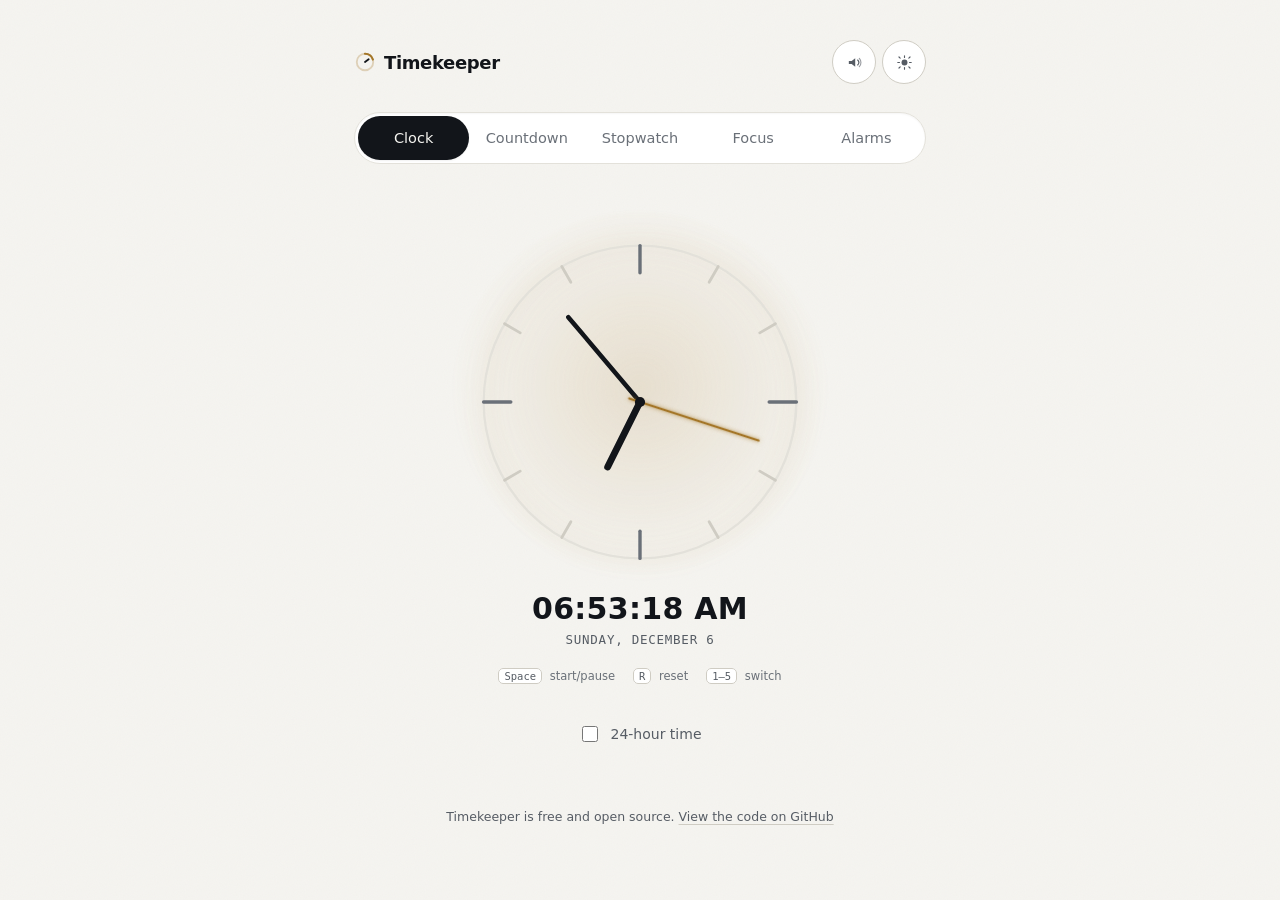
==== commit 3fefb40a: "Upgrade: offline page, update prompt, self-hosted fonts" ====
--- a/site/index.html
+++ b/site/index.html
@@ -5,7 +5,7 @@
 <meta name="viewport" content="width=device-width, initial-scale=1, viewport-fit=cover">
 <title>Timekeeper: clock, countdown, stopwatch, focus timer and alarms</title>
 <meta name="description" content="A clock, countdown, stopwatch, Pomodoro timer, and alarms, in one quiet instrument. Free, private, and works offline.">
-<meta http-equiv="Content-Security-Policy" content="default-src 'self'; script-src 'self'; style-src 'self' https://fonts.googleapis.com; font-src https://fonts.gstatic.com; img-src 'self' data:; manifest-src 'self'; worker-src 'self'; base-uri 'self'; form-action 'none'; object-src 'none'">
+<meta http-equiv="Content-Security-Policy" content="default-src 'self'; script-src 'self'; style-src 'self'; font-src 'self'; img-src 'self' data:; manifest-src 'self'; worker-src 'self'; base-uri 'self'; form-action 'none'; object-src 'none'">
 <meta name="referrer" content="strict-origin-when-cross-origin">
 <link rel="canonical" href="https://babatundeawo.github.io/timekeeper/">
 <meta name="theme-color" content="#f5f4f0" media="(prefers-color-scheme: light)">
@@ -32,9 +32,6 @@
 <link rel="icon" href="icons/icon-192.png" type="image/png" sizes="192x192">
 <link rel="apple-touch-icon" href="icons/icon-180.png">
 
-<link rel="preconnect" href="https://fonts.googleapis.com">
-<link rel="preconnect" href="https://fonts.gstatic.com" crossorigin>
-<link href="https://fonts.googleapis.com/css2?family=Geist:wght@400;500;600;700&family=Geist+Mono:wght@400;500&display=swap" rel="stylesheet">
 
 <link rel="stylesheet" href="css/style.css">
 
@@ -223,6 +220,7 @@
   </section>
 
   <footer class="site-footer">
+    <p><button class="link-btn" id="shareBtn" type="button" hidden>Share Timekeeper</button></p>
     <p>Timekeeper is free and open source. <a href="https://github.com/babatundeawo/timekeeper" target="_blank" rel="noopener noreferrer">View the code on GitHub</a></p>
   </footer>
 
@@ -246,6 +244,21 @@
 
 <div class="toast" id="toast" role="status" aria-live="polite"></div>
 
+<div class="update-bar" id="updateBar" role="status" hidden>
+  <span>A new version is ready.</span>
+  <button class="btn btn-primary" id="updateBtn" type="button">Refresh</button>
+</div>
+
+<dialog class="ios-guide" id="iosGuide" aria-labelledby="iosTitle">
+  <h2 id="iosTitle">Add Timekeeper to your Home Screen</h2>
+  <ol>
+    <li>Open this page in <strong>Safari</strong>.</li>
+    <li>Tap the <strong>Share</strong> button (a square with an arrow pointing up).</li>
+    <li>Scroll down and tap <strong>Add to Home Screen</strong>, then <strong>Add</strong>.</li>
+  </ol>
+  <button class="btn btn-primary" id="iosClose" type="button">Got it</button>
+</dialog>
+
 <script src="js/app.js"></script>
 </body>
 </html>
--- a/site/css/style.css
+++ b/site/css/style.css
@@ -1,3 +1,8 @@
+/* Self-hosted fonts. The deploy workflow downloads them from Fontsource into /fonts;
+   if a file is missing the system font stack below takes over. */
+@font-face { font-family: 'Geist'; src: url('../fonts/geist.woff2') format('woff2'); font-weight: 100 900; font-style: normal; font-display: swap; }
+@font-face { font-family: 'Geist Mono'; src: url('../fonts/geist-mono.woff2') format('woff2'); font-weight: 100 900; font-style: normal; font-display: swap; }
+
 /* ============================================================
    Timekeeper — design tokens
    Concept: a precision instrument on paper. Ink and brass on
@@ -1191,3 +1196,31 @@
   html { scroll-behavior: auto; }
   .btn, .icon-btn, .chip, .day-chip, .switcher-pill { transition-duration: 0.01ms !important; }
 }
+
+/* ============================================================
+   Update bar, iOS install guide, link button, print
+   ============================================================ */
+.update-bar {
+  position: fixed; left: 50%; bottom: calc(20px + var(--safe-b, 0px)); transform: translateX(-50%);
+  display: flex; align-items: center; gap: 14px; padding: 8px 8px 8px 20px;
+  background: var(--ink); color: var(--paper); border-radius: 100px; font-size: 13px;
+  box-shadow: var(--shadow-lg); z-index: 30; max-width: calc(100vw - 24px);
+}
+.update-bar[hidden] { display: none; }
+.update-bar .btn { min-height: 44px; }
+.ios-guide {
+  max-width: min(420px, calc(100vw - 32px)); border: 1px solid var(--line, currentColor); border-radius: 20px;
+  padding: 24px; background: var(--paper); color: var(--ink); box-shadow: var(--shadow-lg);
+}
+.ios-guide::backdrop { background: rgb(0 0 0 / 0.5); }
+.ios-guide h2 { font-size: 18px; margin: 0 0 12px; }
+.ios-guide ol { margin: 0 0 18px; padding-left: 20px; line-height: 1.6; }
+.link-btn {
+  background: none; border: 0; padding: 12px 8px; min-height: 44px; font: inherit; color: inherit;
+  text-decoration: underline; text-underline-offset: 3px; cursor: pointer;
+}
+.link-btn:focus-visible { outline: 2px solid var(--brass-text, currentColor); outline-offset: 2px; }
+@media print {
+  .header-actions, .switcher, .transport, .kbd-hint, .update-bar, .toast, .grain, .site-footer, .skip-link { display: none !important; }
+  body { background: #fff; color: #000; }
+}
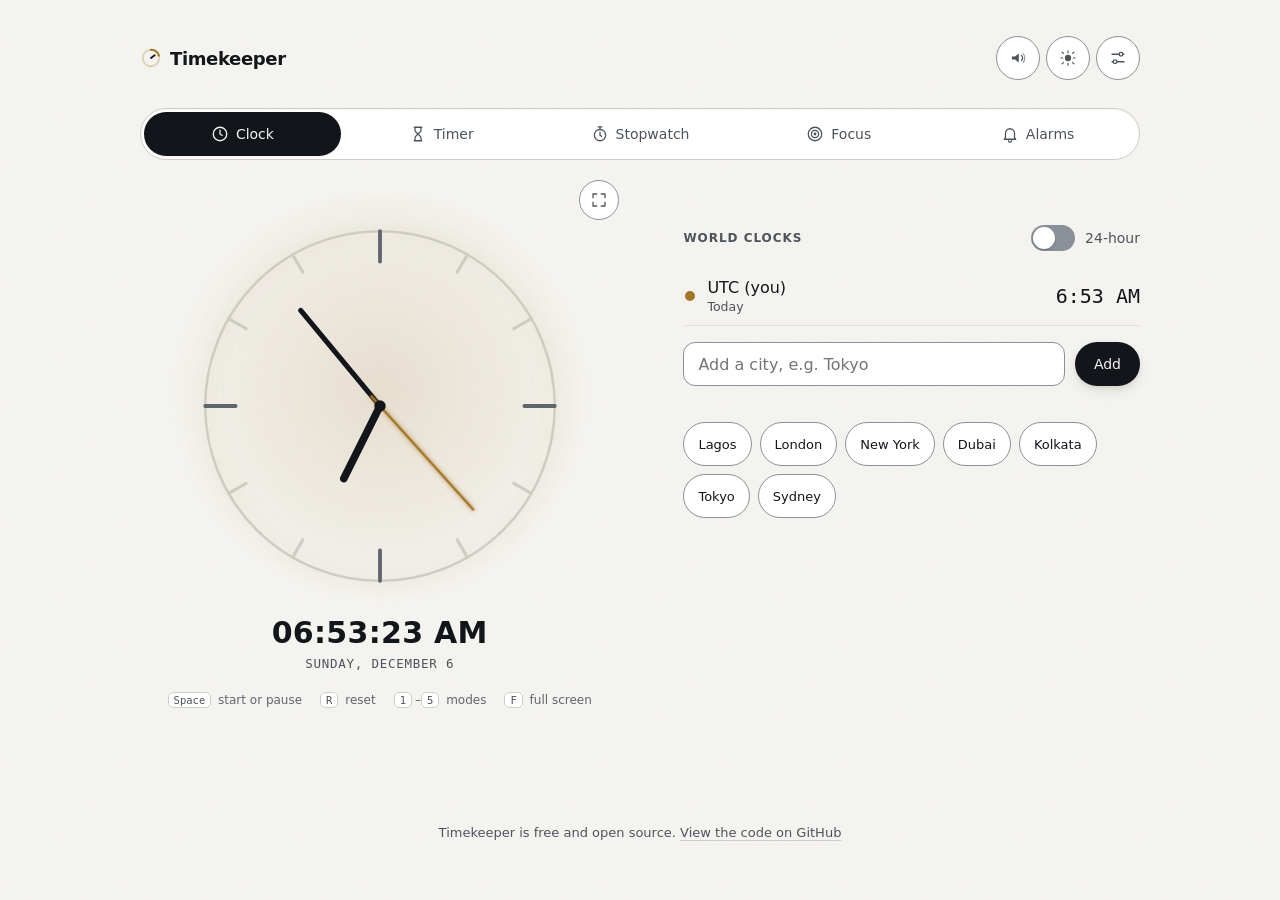
==== commit 20901c13: "Rebuild Timekeeper with world clocks, focus history and persistent timers Features - World clocks fo" ====
--- a/site/index.html
+++ b/site/index.html
@@ -3,9 +3,9 @@
 <head>
 <meta charset="UTF-8">
 <meta name="viewport" content="width=device-width, initial-scale=1, viewport-fit=cover">
-<title>Timekeeper: clock, countdown, stopwatch, focus timer and alarms</title>
-<meta name="description" content="A clock, countdown, stopwatch, Pomodoro timer, and alarms, in one quiet instrument. Free, private, and works offline.">
-<meta http-equiv="Content-Security-Policy" content="default-src 'self'; script-src 'self'; style-src 'self'; font-src 'self'; img-src 'self' data:; manifest-src 'self'; worker-src 'self'; base-uri 'self'; form-action 'none'; object-src 'none'">
+<title>Timekeeper: clock, timer, stopwatch, focus timer and alarms</title>
+<meta name="description" content="A clock with world time zones, countdown timer, stopwatch, Pomodoro focus timer and alarms in one quiet instrument. Free, private, and works offline.">
+<meta http-equiv="Content-Security-Policy" content="default-src 'self'; script-src 'self'; style-src 'self'; font-src 'self'; img-src 'self' data:; connect-src 'self'; manifest-src 'self'; worker-src 'self'; base-uri 'self'; form-action 'none'; object-src 'none'">
 <meta name="referrer" content="strict-origin-when-cross-origin">
 <link rel="canonical" href="https://babatundeawo.github.io/timekeeper/">
 <meta name="theme-color" content="#f5f4f0" media="(prefers-color-scheme: light)">
@@ -19,33 +19,46 @@
 <meta property="og:type" content="website">
 <meta property="og:site_name" content="Timekeeper">
 <meta property="og:title" content="Timekeeper: one quiet instrument for time">
-<meta property="og:description" content="Clock, countdown, stopwatch, focus timer and alarms. Free, private, and works offline.">
+<meta property="og:description" content="Clock, world clocks, timer, stopwatch, focus timer and alarms. Free, private, and works offline.">
 <meta property="og:url" content="https://babatundeawo.github.io/timekeeper/">
 <meta property="og:image" content="https://babatundeawo.github.io/timekeeper/icons/og-image.png">
 <meta property="og:image:width" content="1200">
 <meta property="og:image:height" content="630">
 <meta property="og:image:alt" content="Timekeeper: a brass progress ring on a graphite background.">
 <meta name="twitter:card" content="summary_large_image">
+<meta name="twitter:title" content="Timekeeper: one quiet instrument for time">
+<meta name="twitter:description" content="Clock, world clocks, timer, stopwatch, focus timer and alarms. Free, private, and works offline.">
+<meta name="twitter:image" content="https://babatundeawo.github.io/timekeeper/icons/og-image.png">
 
 <link rel="manifest" href="manifest.json">
 <link rel="icon" href="icons/favicon.svg" type="image/svg+xml">
 <link rel="icon" href="icons/icon-192.png" type="image/png" sizes="192x192">
 <link rel="apple-touch-icon" href="icons/icon-180.png">
-
-
 <link rel="stylesheet" href="css/style.css">
 
-<!-- Applied before paint so the correct theme renders on the first frame. -->
+<script type="application/ld+json">
+{
+  "@context": "https://schema.org",
+  "@type": "WebApplication",
+  "name": "Timekeeper",
+  "url": "https://babatundeawo.github.io/timekeeper/",
+  "description": "A clock with world time zones, countdown timer, stopwatch, Pomodoro focus timer and alarms. Free, private, and works offline.",
+  "applicationCategory": "UtilitiesApplication",
+  "operatingSystem": "Any modern browser",
+  "image": "https://babatundeawo.github.io/timekeeper/icons/og-image.png",
+  "offers": { "@type": "Offer", "price": "0", "priceCurrency": "USD" }
+}
+</script>
+
+<!-- Applied before first paint so the saved theme never flashes the wrong colors. -->
 <script src="js/theme-init.js"></script>
 </head>
 <body>
 <a class="skip-link" href="#stage">Skip to the timer</a>
-
 <div class="grain" aria-hidden="true"></div>
 
 <div class="app">
 
-  <!-- ===== Header ===== -->
   <header class="header">
     <div class="wordmark">
       <svg class="wordmark-mark" viewBox="0 0 24 24" width="22" height="22" aria-hidden="true"><circle cx="12" cy="12" r="9" fill="none" stroke="currentColor" stroke-width="2" opacity=".28"/><path d="M12 3a9 9 0 0 1 8.6 6.3" fill="none" stroke="currentColor" stroke-width="2.4" stroke-linecap="round"/><path d="M12 12l4-3" stroke="var(--ink)" stroke-width="2" stroke-linecap="round"/></svg>
@@ -56,168 +69,247 @@
         <svg class="icon icon-sound-on" viewBox="0 0 24 24" fill="none" aria-hidden="true"><path d="M4 10v4h4l5 4V6L8 10H4Z" fill="currentColor"/><path d="M16.5 8.5a5 5 0 0 1 0 7" stroke="currentColor" stroke-width="1.6" stroke-linecap="round"/><path d="M18.8 6.2a8.5 8.5 0 0 1 0 11.6" stroke="currentColor" stroke-width="1.6" stroke-linecap="round" opacity="0.6"/></svg>
         <svg class="icon icon-sound-off" viewBox="0 0 24 24" fill="none" aria-hidden="true"><path d="M4 10v4h4l5 4V6L8 10H4Z" fill="currentColor"/><path d="M16 9l4.5 6M20.5 9 16 15" stroke="currentColor" stroke-width="1.6" stroke-linecap="round"/></svg>
       </button>
-      <button class="icon-btn" id="themeToggle" type="button" aria-label="Switch to dark theme" aria-pressed="false">
+      <button class="icon-btn" id="themeToggle" type="button" aria-label="Switch theme">
         <svg class="icon icon-sun" viewBox="0 0 24 24" fill="none" aria-hidden="true"><circle cx="12" cy="12" r="4.2" fill="currentColor"/><g stroke="currentColor" stroke-width="1.6" stroke-linecap="round"><path d="M12 2.5v2.4M12 19.1v2.4M4.2 4.2l1.7 1.7M18.1 18.1l1.7 1.7M2.5 12h2.4M19.1 12h2.4M4.2 19.8l1.7-1.7M18.1 5.9l1.7-1.7"/></g></svg>
         <svg class="icon icon-moon" viewBox="0 0 24 24" fill="none" aria-hidden="true"><path d="M20 14.5A8.5 8.5 0 1 1 9.5 4a6.8 6.8 0 0 0 10.5 10.5Z" fill="currentColor"/></svg>
       </button>
-      <button class="install-btn" id="installBtn" hidden type="button">Install app</button>
+      <button class="icon-btn" id="settingsBtn" type="button" aria-label="Settings" aria-haspopup="dialog">
+        <svg class="icon" viewBox="0 0 24 24" fill="none" aria-hidden="true"><g stroke="currentColor" stroke-width="1.7" stroke-linecap="round"><path d="M4 7h9M19 7h1M4 17h1M11 17h9"/></g><circle cx="16" cy="7" r="2.4" stroke="currentColor" stroke-width="1.7"/><circle cx="8" cy="17" r="2.4" stroke="currentColor" stroke-width="1.7"/></svg>
+      </button>
     </div>
   </header>
 
-  <!-- ===== Mode switcher ===== -->
-  <nav class="switcher" role="tablist" aria-label="Choose a mode">
+  <!-- Modes: a top pill on larger screens, a thumb-height bar on phones. -->
+  <div class="switcher" id="switcher" role="tablist" aria-label="Choose a mode">
     <span class="switcher-pill" id="switcherPill" aria-hidden="true"></span>
-    <button class="switcher-item" role="tab" id="tab-clock" aria-controls="panel-clock" data-mode="clock" aria-selected="true" tabindex="0">Clock</button>
-    <button class="switcher-item" role="tab" id="tab-countdown" aria-controls="panel-countdown" data-mode="countdown" aria-selected="false" tabindex="-1">Countdown</button>
-    <button class="switcher-item" role="tab" id="tab-stopwatch" aria-controls="panel-stopwatch" data-mode="stopwatch" aria-selected="false" tabindex="-1">Stopwatch</button>
-    <button class="switcher-item" role="tab" id="tab-pomodoro" aria-controls="panel-pomodoro" data-mode="pomodoro" aria-selected="false" tabindex="-1">Focus</button>
-    <button class="switcher-item" role="tab" id="tab-alarms" aria-controls="panel-alarms" data-mode="alarms" aria-selected="false" tabindex="-1">Alarms</button>
-  </nav>
-
-  <!-- ===== Stage: ring + digits, shared by clock/countdown/stopwatch/pomodoro ===== -->
-  <main class="stage" id="stage" tabindex="-1">
-
-    <div class="ring-wrap" id="ringWrap">
-      <div class="ring-glow" aria-hidden="true"></div>
-      <svg class="ring" viewBox="0 0 300 300" aria-hidden="true">
-        <defs>
-          <linearGradient id="ringGradBrass" x1="0%" y1="0%" x2="100%" y2="100%">
-            <stop offset="0%" stop-color="#e2bb78"/>
-            <stop offset="100%" stop-color="#a47628"/>
-          </linearGradient>
-          <linearGradient id="ringGradPatina" x1="0%" y1="0%" x2="100%" y2="100%">
-            <stop offset="0%" stop-color="#3aa396"/>
-            <stop offset="100%" stop-color="#0f4640"/>
-          </linearGradient>
-        </defs>
-        <circle class="ring-track" cx="150" cy="150" r="138"></circle>
-        <circle class="ring-progress" id="ringProgress" cx="150" cy="150" r="138"></circle>
-        <!-- Parked at the 3 o'clock point (cx = cx-center + r) because the whole
-             .ring svg carries a -90deg CSS rotation (the same trick ring-progress's
-             stroke-dashoffset relies on to start at 12 instead of 3). Starting the
-             tick here means JS's rotate(0deg) lands it at 12, not 9. -->
-        <circle class="ring-tick" id="ringTick" cx="288" cy="150" r="3.5"></circle>
-      </svg>
-
-      <!-- Analog watch face: hour ticks + hour/minute/second hands. Only shown in Clock mode. -->
-      <svg class="hands" id="handsSvg" viewBox="0 0 300 300" aria-hidden="true">
-        <g id="hourTicks"></g>
-        <line class="hand hand-hour" id="handHour" x1="150" y1="150" x2="150" y2="86"></line>
-        <line class="hand hand-minute" id="handMinute" x1="150" y1="150" x2="150" y2="52"></line>
-        <line class="hand hand-second" id="handSecond" x1="150" y1="160" x2="150" y2="40"></line>
-        <circle class="hand-pivot" cx="150" cy="150" r="4.5"></circle>
-      </svg>
-
-      <div class="readout">
-        <div class="digits" id="digits" role="timer" aria-live="off">00:00:00</div>
-        <div class="sub" id="subLabel">&nbsp;</div>
+    <button class="switcher-item" role="tab" id="tab-clock" aria-controls="panel-clock" data-mode="clock" aria-selected="true" tabindex="0">
+      <svg viewBox="0 0 24 24" aria-hidden="true"><circle cx="12" cy="12" r="9"/><path d="M12 7v5l3 2"/></svg><span>Clock</span>
+    </button>
+    <button class="switcher-item" role="tab" id="tab-countdown" aria-controls="panel-countdown" data-mode="countdown" aria-selected="false" tabindex="-1">
+      <svg viewBox="0 0 24 24" aria-hidden="true"><path d="M7 3h10M7 21h10M8 3v3.5a4 4 0 0 0 1.6 3.2L12 12l2.4-2.3A4 4 0 0 0 16 6.5V3M8 21v-3.5a4 4 0 0 1 1.6-3.2L12 12l2.4 2.3A4 4 0 0 1 16 17.5V21"/></svg><span>Timer</span>
+    </button>
+    <button class="switcher-item" role="tab" id="tab-stopwatch" aria-controls="panel-stopwatch" data-mode="stopwatch" aria-selected="false" tabindex="-1">
+      <svg viewBox="0 0 24 24" aria-hidden="true"><circle cx="12" cy="13.5" r="7.5"/><path d="M12 9.5v4l2 1.5M9.5 2.5h5M12 2.5V6"/></svg><span>Stopwatch</span>
+    </button>
+    <button class="switcher-item" role="tab" id="tab-pomodoro" aria-controls="panel-pomodoro" data-mode="pomodoro" aria-selected="false" tabindex="-1">
+      <svg viewBox="0 0 24 24" aria-hidden="true"><circle cx="12" cy="12" r="9"/><circle cx="12" cy="12" r="4.8"/><circle cx="12" cy="12" r="1" fill="currentColor"/></svg><span>Focus</span>
+    </button>
+    <button class="switcher-item" role="tab" id="tab-alarms" aria-controls="panel-alarms" data-mode="alarms" aria-selected="false" tabindex="-1">
+      <svg viewBox="0 0 24 24" aria-hidden="true"><path d="M6 17v-6a6 6 0 0 1 12 0v6l1.6 2H4.4L6 17ZM10 21a2 2 0 0 0 4 0"/></svg><span>Alarms</span>
+    </button>
+  </div>
+
+  <div class="workspace">
+
+    <!-- Stage: the brass ring and readout, shared by every mode -->
+    <main class="stage" id="stage" tabindex="-1" data-mode="clock">
+      <button class="stage-fs icon-btn" id="fsBtn" type="button" hidden aria-label="Full screen" aria-pressed="false">
+        <svg class="icon" viewBox="0 0 24 24" fill="none" aria-hidden="true"><path d="M4 9V4h5M20 9V4h-5M4 15v5h5M20 15v5h-5" stroke="currentColor" stroke-width="1.7" stroke-linecap="round" stroke-linejoin="round"/></svg>
+      </button>
+
+      <div class="ring-wrap" id="ringWrap">
+        <div class="ring-glow" aria-hidden="true"></div>
+        <svg class="ring" viewBox="0 0 300 300" aria-hidden="true">
+          <defs>
+            <linearGradient id="ringGradBrass" x1="0%" y1="0%" x2="100%" y2="100%">
+              <stop offset="0%" stop-color="#e2bb78"/>
+              <stop offset="100%" stop-color="#a47628"/>
+            </linearGradient>
+            <linearGradient id="ringGradPatina" x1="0%" y1="0%" x2="100%" y2="100%">
+              <stop offset="0%" stop-color="#3aa396"/>
+              <stop offset="100%" stop-color="#0f4640"/>
+            </linearGradient>
+          </defs>
+          <circle class="ring-track" cx="150" cy="150" r="138"></circle>
+          <circle class="ring-progress" id="ringProgress" cx="150" cy="150" r="138"></circle>
+          <!-- Parked at 3 o'clock because the whole svg is rotated -90 degrees by CSS. -->
+          <circle class="ring-tick" id="ringTick" cx="288" cy="150" r="3.5"></circle>
+        </svg>
+
+        <svg class="hands" viewBox="0 0 300 300" aria-hidden="true">
+          <g id="hourTicks"></g>
+          <line class="hand hand-hour" id="handHour" x1="150" y1="150" x2="150" y2="86"></line>
+          <line class="hand hand-minute" id="handMinute" x1="150" y1="150" x2="150" y2="52"></line>
+          <line class="hand hand-second" id="handSecond" x1="150" y1="160" x2="150" y2="40"></line>
+          <circle class="hand-pivot" cx="150" cy="150" r="4.5"></circle>
+        </svg>
+
+        <div class="readout">
+          <div class="digits" id="digits" role="timer" aria-live="off"><span id="digitsMain">00:00</span><span class="digits-cs" id="digitsCs" hidden>.00</span></div>
+          <div class="sub" id="subLabel">&nbsp;</div>
+        </div>
       </div>
-    </div>
-
-    <!-- Clock's own digital readout, given its own room below the dial so it
-         never fights the hands for space (a hand can sweep through any point
-         inside the circle; this can't). -->
-    <div class="clock-meta" id="clockMeta" hidden>
-      <div class="clock-meta-time" id="clockDigital">00:00:00</div>
-      <div class="clock-meta-date" id="clockDate">&nbsp;</div>
-    </div>
-
-    <!-- Pomodoro session dots -->
-    <div class="session-dots" id="sessionDots" hidden></div>
-
-    <!-- Shared transport controls (countdown / stopwatch / pomodoro) -->
-    <div class="transport" id="transport" hidden>
-      <button class="btn btn-ghost" id="resetBtn" type="button">Reset</button>
-      <button class="btn btn-primary" id="startBtn" type="button">Start</button>
-      <button class="btn btn-ghost" id="lapBtn" type="button" hidden>Lap</button>
-      <button class="btn btn-ghost btn-icon-text" id="addMinuteBtn" type="button" hidden>+1:00</button>
-    </div>
-
-    <p class="kbd-hint" id="kbdHint" aria-hidden="true">
-      <span><kbd>Space</kbd> start/pause</span>
-      <span><kbd>R</kbd> reset</span>
-      <span><kbd>1–5</kbd> switch</span>
-    </p>
-
-  </main>
-
-  <!-- ===== Mode panels: mode-specific content below the stage ===== -->
-
-  <!-- Clock options -->
-  <section class="panel" id="panel-clock" role="tabpanel" aria-labelledby="tab-clock" data-panel="clock">
-    <label class="toggle">
-      <input type="checkbox" id="clock24h">
-      <span>24-hour time</span>
-    </label>
-  </section>
-
-  <!-- Countdown presets & entry -->
-  <section class="panel" id="panel-countdown" role="tabpanel" aria-labelledby="tab-countdown" data-panel="countdown" hidden>
-    <div class="chips" id="countdownChips"></div>
-    <div class="time-entry" id="countdownEntry">
-      <div class="entry-field">
-        <input type="number" id="cdHours" min="0" max="23" value="0" inputmode="numeric" aria-label="Hours">
-        <label for="cdHours">hr</label>
+
+      <div class="clock-meta" id="clockMeta" hidden>
+        <div class="clock-meta-time" id="clockDigital">00:00:00</div>
+        <div class="clock-meta-date" id="clockDate">&nbsp;</div>
       </div>
-      <div class="entry-field">
-        <input type="number" id="cdMinutes" min="0" max="59" value="5" inputmode="numeric" aria-label="Minutes">
-        <label for="cdMinutes">min</label>
+
+      <div class="session-dots" id="sessionDots" hidden></div>
+      <p class="focus-task" id="focusTask" hidden></p>
+
+      <div class="transport" id="transport" hidden>
+        <button class="btn btn-ghost" id="resetBtn" type="button">Reset</button>
+        <button class="btn btn-primary" id="startBtn" type="button" aria-pressed="false">Start</button>
+        <button class="btn btn-ghost" id="lapBtn" type="button" hidden>Lap</button>
+        <button class="btn btn-ghost btn-mono" id="addMinuteBtn" type="button" hidden>+1:00</button>
       </div>
-      <div class="entry-field">
-        <input type="number" id="cdSeconds" min="0" max="59" value="0" inputmode="numeric" aria-label="Seconds">
-        <label for="cdSeconds">sec</label>
-      </div>
-      <button class="btn btn-text" id="savePresetBtn" type="button">Save as preset</button>
-    </div>
-  </section>
-
-  <!-- Stopwatch laps -->
-  <section class="panel" id="panel-stopwatch" role="tabpanel" aria-labelledby="tab-stopwatch" data-panel="stopwatch" hidden>
-    <ol class="laps" id="lapsList"></ol>
-  </section>
-
-  <!-- Pomodoro settings -->
-  <section class="panel" id="panel-pomodoro" role="tabpanel" aria-labelledby="tab-pomodoro" data-panel="pomodoro" hidden>
-    <div class="time-entry">
-      <div class="entry-field">
-        <input type="number" id="pomoFocus" min="1" max="120" value="25" inputmode="numeric" aria-label="Focus minutes">
-        <label for="pomoFocus">focus</label>
-      </div>
-      <div class="entry-field">
-        <input type="number" id="pomoShort" min="1" max="60" value="5" inputmode="numeric" aria-label="Short break minutes">
-        <label for="pomoShort">short</label>
-      </div>
-      <div class="entry-field">
-        <input type="number" id="pomoLong" min="1" max="60" value="15" inputmode="numeric" aria-label="Long break minutes">
-        <label for="pomoLong">long</label>
-      </div>
-      <div class="entry-field">
-        <input type="number" id="pomoRounds" min="1" max="12" value="4" inputmode="numeric" aria-label="Rounds before long break">
-        <label for="pomoRounds">rounds</label>
-      </div>
-    </div>
-  </section>
-
-  <!-- Alarms -->
-  <section class="panel" id="panel-alarms" role="tabpanel" aria-labelledby="tab-alarms" data-panel="alarms" hidden>
-    <div class="alarm-entry">
-      <input type="time" id="alarmTime" aria-label="Alarm time">
-      <input type="text" id="alarmLabel" placeholder="Label (optional)" maxlength="40">
-      <button class="btn btn-primary btn-compact" id="addAlarmBtn" type="button">Add</button>
-    </div>
-    <div class="alarm-days" id="alarmDays" role="group" aria-label="Repeat on">
-      <button class="day-chip" data-day="0" type="button" aria-label="Sunday" aria-pressed="false">S</button>
-      <button class="day-chip" data-day="1" type="button" aria-label="Monday" aria-pressed="false">M</button>
-      <button class="day-chip" data-day="2" type="button" aria-label="Tuesday" aria-pressed="false">T</button>
-      <button class="day-chip" data-day="3" type="button" aria-label="Wednesday" aria-pressed="false">W</button>
-      <button class="day-chip" data-day="4" type="button" aria-label="Thursday" aria-pressed="false">T</button>
-      <button class="day-chip" data-day="5" type="button" aria-label="Friday" aria-pressed="false">F</button>
-      <button class="day-chip" data-day="6" type="button" aria-label="Saturday" aria-pressed="false">S</button>
-    </div>
-    <p class="hint">Repeats only on selected days. Leave none selected for a one-time alarm.</p>
-    <ol class="alarms-list" id="alarmsList"></ol>
-    <p class="hint hint-quiet">Alarms sound while Timekeeper is open in a browser tab or installed window. Keep it running for it to ring.</p>
-  </section>
+
+      <p class="kbd-hint" aria-hidden="true">
+        <span><kbd>Space</kbd> start or pause</span>
+        <span><kbd>R</kbd> reset</span>
+        <span><kbd>1</kbd>–<kbd>5</kbd> modes</span>
+        <span><kbd>F</kbd> full screen</span>
+      </p>
+    </main>
+
+    <div class="panels">
+
+      <!-- Clock: world clocks -->
+      <section class="panel" id="panel-clock" role="tabpanel" aria-labelledby="tab-clock" data-panel="clock">
+        <div class="panel-head">
+          <h2 class="panel-title">World clocks</h2>
+          <label class="toggle toggle-inline"><input class="tog" type="checkbox" id="clock24h"><span>24-hour</span></label>
+        </div>
+        <ul class="world-list" id="worldList"></ul>
+        <div class="world-add">
+          <label class="sr-only" for="tzInput">Add a city or time zone</label>
+          <input type="text" id="tzInput" list="tzList" placeholder="Add a city, e.g. Tokyo" autocomplete="off" autocapitalize="off" spellcheck="false" maxlength="60">
+          <datalist id="tzList"></datalist>
+          <button class="btn btn-primary btn-compact" id="tzAddBtn" type="button">Add</button>
+        </div>
+        <p class="field-error" id="tzError" role="alert"></p>
+        <div class="chips chips-left" id="tzQuick" role="group" aria-label="Quick add a world clock"></div>
+      </section>
+
+      <!-- Timer -->
+      <section class="panel" id="panel-countdown" role="tabpanel" aria-labelledby="tab-countdown" data-panel="countdown" hidden>
+        <div class="seg" role="group" aria-label="Timer type">
+          <button class="seg-btn" id="cdModeDuration" type="button" aria-pressed="true">Duration</button>
+          <button class="seg-btn" id="cdModeUntil" type="button" aria-pressed="false">Until a time</button>
+        </div>
+        <div id="cdDurationBox">
+          <div class="chips" id="countdownChips" role="group" aria-label="Quick durations"></div>
+          <div class="time-entry">
+            <div class="entry-field">
+              <input type="number" id="cdHours" min="0" max="23" value="0" inputmode="numeric">
+              <label for="cdHours">hr</label>
+            </div>
+            <div class="entry-field">
+              <input type="number" id="cdMinutes" min="0" max="59" value="5" inputmode="numeric">
+              <label for="cdMinutes">min</label>
+            </div>
+            <div class="entry-field">
+              <input type="number" id="cdSeconds" min="0" max="59" value="0" inputmode="numeric">
+              <label for="cdSeconds">sec</label>
+            </div>
+          </div>
+        </div>
+        <div id="cdUntilBox" class="until-box" hidden>
+          <label class="field-label" for="cdUntil">Ring at</label>
+          <input type="time" id="cdUntil" class="input-time">
+          <p class="hint" id="cdUntilHint">Pick the time you want the timer to ring.</p>
+        </div>
+        <div class="panel-actions">
+          <button class="btn btn-text" id="savePresetBtn" type="button">Save as preset</button>
+          <button class="btn btn-text" id="copyLinkBtn" type="button">Copy link to this timer</button>
+        </div>
+      </section>
+
+      <!-- Stopwatch -->
+      <section class="panel" id="panel-stopwatch" role="tabpanel" aria-labelledby="tab-stopwatch" data-panel="stopwatch" hidden>
+        <div class="panel-head">
+          <h2 class="panel-title">Laps</h2>
+          <button class="btn btn-text" id="copyLapsBtn" type="button" hidden>Copy laps</button>
+        </div>
+        <ol class="laps" id="lapsList"></ol>
+      </section>
+
+      <!-- Focus -->
+      <section class="panel" id="panel-pomodoro" role="tabpanel" aria-labelledby="tab-pomodoro" data-panel="pomodoro" hidden>
+        <div class="field">
+          <label class="field-label" for="focusTaskIn">Working on</label>
+          <input type="text" id="focusTaskIn" class="input-text" placeholder="Optional, shown during focus" maxlength="60" autocomplete="off">
+        </div>
+        <div class="time-entry">
+          <div class="entry-field">
+            <input type="number" id="pomoFocus" min="1" max="120" value="25" inputmode="numeric">
+            <label for="pomoFocus">focus</label>
+          </div>
+          <div class="entry-field">
+            <input type="number" id="pomoShort" min="1" max="60" value="5" inputmode="numeric">
+            <label for="pomoShort">short</label>
+          </div>
+          <div class="entry-field">
+            <input type="number" id="pomoLong" min="1" max="60" value="15" inputmode="numeric">
+            <label for="pomoLong">long</label>
+          </div>
+          <div class="entry-field">
+            <input type="number" id="pomoRounds" min="1" max="12" value="4" inputmode="numeric">
+            <label for="pomoRounds">rounds</label>
+          </div>
+        </div>
+        <div class="option-list">
+          <label class="option-row"><span>Start the next phase automatically</span><input class="tog" type="checkbox" id="optAuto"></label>
+          <label class="option-row"><span>Sound while focusing</span><select class="input-select" id="optNoise"></select></label>
+        </div>
+
+        <section class="stats" aria-labelledby="statsTitle">
+          <h2 class="panel-title" id="statsTitle">Your focus</h2>
+          <dl class="stat-row">
+            <div class="stat"><dt>Today</dt><dd id="statToday">0 min</dd></div>
+            <div class="stat"><dt>Sessions</dt><dd id="statSessions">0</dd></div>
+            <div class="stat"><dt>Streak</dt><dd id="statStreak">0 days</dd></div>
+          </dl>
+          <div class="bars" id="statsBars" role="img" aria-label="Focus minutes over the last 7 days"></div>
+          <p class="hint hint-left">Saved on this device only. Only finished focus sessions count.</p>
+          <div class="panel-actions">
+            <button class="btn btn-text" id="exportStatsBtn" type="button">Export CSV</button>
+            <button class="btn btn-text btn-danger" id="clearStatsBtn" type="button">Clear history</button>
+          </div>
+        </section>
+      </section>
+
+      <!-- Alarms -->
+      <section class="panel" id="panel-alarms" role="tabpanel" aria-labelledby="tab-alarms" data-panel="alarms" hidden>
+        <div class="alarm-entry">
+          <label class="sr-only" for="alarmTime">Alarm time</label>
+          <input type="time" id="alarmTime" class="input-time">
+          <label class="sr-only" for="alarmLabel">Alarm label</label>
+          <input type="text" id="alarmLabel" class="input-text" placeholder="Label (optional)" maxlength="40" autocomplete="off">
+        </div>
+        <div class="alarm-entry">
+          <label class="sr-only" for="alarmTone">Alarm sound</label>
+          <select id="alarmTone" class="input-select"></select>
+          <button class="btn btn-primary btn-compact" id="addAlarmBtn" type="button">Add alarm</button>
+        </div>
+        <div class="alarm-days" id="alarmDays" role="group" aria-label="Repeat on">
+          <button class="day-chip" data-day="0" type="button" aria-label="Sunday" aria-pressed="false">S</button>
+          <button class="day-chip" data-day="1" type="button" aria-label="Monday" aria-pressed="false">M</button>
+          <button class="day-chip" data-day="2" type="button" aria-label="Tuesday" aria-pressed="false">T</button>
+          <button class="day-chip" data-day="3" type="button" aria-label="Wednesday" aria-pressed="false">W</button>
+          <button class="day-chip" data-day="4" type="button" aria-label="Thursday" aria-pressed="false">T</button>
+          <button class="day-chip" data-day="5" type="button" aria-label="Friday" aria-pressed="false">F</button>
+          <button class="day-chip" data-day="6" type="button" aria-label="Saturday" aria-pressed="false">S</button>
+        </div>
+        <p class="hint">Repeats only on the days you pick. Pick none for a one-time alarm.</p>
+        <ol class="alarms-list" id="alarmsList"></ol>
+        <p class="hint hint-quiet">Alarms ring while Timekeeper is open in a browser tab or the installed app. A website cannot wake a closed app, so keep it open for an alarm to sound.</p>
+      </section>
+
+    </div>
+  </div>
+
+  <aside class="install-card" id="installCard" hidden aria-label="Install Timekeeper">
+    <div class="install-copy">
+      <strong>Install Timekeeper</strong>
+      <span>Open it from your home screen and use it offline.</span>
+    </div>
+    <div class="install-actions">
+      <button class="btn btn-text" id="installLater" type="button">Not now</button>
+      <button class="btn btn-primary btn-compact" id="installBtn" type="button">Install</button>
+    </div>
+  </aside>
 
   <footer class="site-footer">
     <p><button class="link-btn" id="shareBtn" type="button" hidden>Share Timekeeper</button></p>
@@ -228,37 +320,90 @@
 
 <noscript><p class="noscript-note">Timekeeper needs JavaScript to run its clock and timers. Please turn it on for this site.</p></noscript>
 
-<!-- Full-screen alarm-ringing takeover: replaces the old beep-and-toast with
-     something you can actually act on — stop it, or push it back 5 minutes. -->
-<div class="ring-overlay" id="alarmRingOverlay" hidden role="alertdialog" aria-modal="true" aria-labelledby="alarmRingLabel">
-  <div class="ring-overlay-card">
-    <svg class="ring-overlay-icon" viewBox="0 0 24 24" width="40" height="40" aria-hidden="true"><path d="M12 3a6 6 0 0 0-6 6v4l-2 3h16l-2-3V9a6 6 0 0 0-6-6Zm-2 15a2 2 0 0 0 4 0" fill="none" stroke="var(--brass)" stroke-width="1.8" stroke-linecap="round" stroke-linejoin="round"/></svg>
-    <div class="ring-overlay-time" id="alarmRingTime">00:00</div>
-    <div class="ring-overlay-label" id="alarmRingLabel">Alarm</div>
-    <div class="ring-overlay-actions">
-      <button class="btn btn-ghost btn-lg" id="alarmSnoozeBtn" type="button">Snooze 5m</button>
-      <button class="btn btn-primary btn-lg" id="alarmStopBtn" type="button">Stop</button>
-    </div>
-  </div>
-</div>
+<!-- Alarm ringing: a modal dialog, so focus is trapped until it is stopped. -->
+<dialog class="ring-dialog" id="alarmRingOverlay" aria-labelledby="alarmRingLabel">
+  <div class="ring-dialog-card">
+    <svg class="ring-dialog-icon" viewBox="0 0 24 24" width="40" height="40" aria-hidden="true"><path d="M12 3a6 6 0 0 0-6 6v4l-2 3h16l-2-3V9a6 6 0 0 0-6-6Zm-2 15a2 2 0 0 0 4 0" fill="none" stroke="var(--brass)" stroke-width="1.8" stroke-linecap="round" stroke-linejoin="round"/></svg>
+    <div class="ring-dialog-time" id="alarmRingTime">00:00</div>
+    <div class="ring-dialog-label" id="alarmRingLabel">Alarm</div>
+    <div class="ring-dialog-actions">
+      <button class="btn btn-ghost btn-lg" id="alarmSnoozeBtn" type="button">Snooze</button>
+      <button class="btn btn-primary btn-lg" id="alarmStopBtn" type="button" autofocus>Stop</button>
+    </div>
+  </div>
+</dialog>
+
+<dialog class="sheet" id="settingsDialog" aria-labelledby="settingsTitle">
+  <div class="sheet-head">
+    <h2 id="settingsTitle">Settings</h2>
+    <button class="btn btn-ghost btn-compact" id="settingsClose" type="button">Done</button>
+  </div>
+
+  <div class="sheet-group">
+    <h3>Appearance</h3>
+    <div class="seg" role="group" aria-label="Theme">
+      <button class="seg-btn" type="button" data-theme-choice="system" aria-pressed="true">System</button>
+      <button class="seg-btn" type="button" data-theme-choice="light" aria-pressed="false">Light</button>
+      <button class="seg-btn" type="button" data-theme-choice="dark" aria-pressed="false">Dark</button>
+    </div>
+    <label class="option-row"><span>24-hour clock</span><input class="tog" type="checkbox" id="set24h"></label>
+  </div>
+
+  <div class="sheet-group">
+    <h3>Sound</h3>
+    <label class="option-row"><span>Sound</span><input class="tog" type="checkbox" id="setSound"></label>
+    <label class="option-row"><span>Volume</span><input class="range" type="range" id="setVolume" min="0.1" max="1" step="0.05"></label>
+    <label class="option-row"><span>Timer and alarm sound</span><select class="input-select" id="setTone"></select></label>
+    <div class="option-row option-row-end"><button class="btn btn-ghost btn-compact" id="setTest" type="button">Test sound</button></div>
+    <label class="option-row" id="setVibrateRow"><span>Vibration</span><input class="tog" type="checkbox" id="setVibrate"></label>
+  </div>
+
+  <div class="sheet-group">
+    <h3>Behaviour</h3>
+    <label class="option-row" id="setWakeRow"><span>Keep the screen on while a timer runs</span><input class="tog" type="checkbox" id="setWake"></label>
+    <label class="option-row"><span>Snooze length</span>
+      <select class="input-select" id="setSnooze">
+        <option value="5">5 minutes</option>
+        <option value="10">10 minutes</option>
+        <option value="15">15 minutes</option>
+      </select>
+    </label>
+    <div class="option-row" id="setNotifRow">
+      <span>Notifications <small id="setNotifStatus" class="muted">Off</small></span>
+      <button class="btn btn-ghost btn-compact" id="setNotifBtn" type="button">Turn on</button>
+    </div>
+    <div class="option-row" id="setInstallRow" hidden>
+      <span>Install as an app</span>
+      <button class="btn btn-ghost btn-compact" id="setInstallBtn" type="button">Install</button>
+    </div>
+  </div>
+
+  <div class="sheet-group">
+    <h3>Your data</h3>
+    <p class="hint hint-left">Everything is stored in this browser. Nothing is sent anywhere.</p>
+    <button class="btn btn-ghost btn-danger" id="setReset" type="button">Erase all saved data</button>
+  </div>
+</dialog>
+
+<dialog class="sheet ios-guide" id="iosGuide" aria-labelledby="iosTitle">
+  <h2 id="iosTitle">Add Timekeeper to your Home Screen</h2>
+  <ol>
+    <li>Open this page in <strong>Safari</strong>.</li>
+    <li>Tap the <strong>Share</strong> button, the square with an arrow pointing up.</li>
+    <li>Scroll down and tap <strong>Add to Home Screen</strong>, then <strong>Add</strong>.</li>
+  </ol>
+  <button class="btn btn-primary" id="iosClose" type="button">Got it</button>
+</dialog>
 
 <div class="toast" id="toast" role="status" aria-live="polite"></div>
+<div class="sr-only" id="announcer" role="status" aria-live="assertive"></div>
+<div class="offline-bar" id="offlineBar" role="status" hidden>You are offline. Timekeeper keeps working.</div>
 
 <div class="update-bar" id="updateBar" role="status" hidden>
   <span>A new version is ready.</span>
   <button class="btn btn-primary" id="updateBtn" type="button">Refresh</button>
 </div>
 
-<dialog class="ios-guide" id="iosGuide" aria-labelledby="iosTitle">
-  <h2 id="iosTitle">Add Timekeeper to your Home Screen</h2>
-  <ol>
-    <li>Open this page in <strong>Safari</strong>.</li>
-    <li>Tap the <strong>Share</strong> button (a square with an arrow pointing up).</li>
-    <li>Scroll down and tap <strong>Add to Home Screen</strong>, then <strong>Add</strong>.</li>
-  </ol>
-  <button class="btn btn-primary" id="iosClose" type="button">Got it</button>
-</dialog>
-
-<script src="js/app.js"></script>
+<script type="module" src="js/main.js"></script>
 </body>
 </html>
--- a/site/css/style.css
+++ b/site/css/style.css
@@ -4,39 +4,39 @@
 @font-face { font-family: 'Geist Mono'; src: url('../fonts/geist-mono.woff2') format('woff2'); font-weight: 100 900; font-style: normal; font-display: swap; }
 
 /* ============================================================
-   Timekeeper — design tokens
-   Concept: a precision instrument on paper. Ink and brass on
-   white (or brass on graphite at night), tabular digits, a
-   single brass ring as the signature element across every mode.
+   Timekeeper design tokens
+   Concept: a precision instrument on paper. Ink and brass on warm
+   white (brass on graphite at night), tabular digits, and one brass
+   ring that is the signature element of every mode.
    ============================================================ */
 
 :root {
   --paper: #f5f4f0;
   --paper-raised: #ffffff;
   --ink: #12151a;
-  --ink-soft: #565c64;
-  --ink-faint: #6a7078;
+  --ink-soft: #4d535b;
+  --ink-faint: #5f656d;
   --brass: #a47628;
   --brass-strong: #8a6420;
-  --brass-soft: #e4d3ae;
+  --brass-soft: #ece0c4;
+  --brass-text: #765616;
   --patina: #17635a;
   --line: #e3e1da;
   --line-strong: #cfccc3;
+  --field-border: #8a9098;
+  --track-off: #8a9098;
   --danger: #a4361f;
 
   --shadow-color: 20, 18, 14;
   --shadow-sm: 0 1px 2px rgba(var(--shadow-color), 0.06);
   --shadow-md: 0 6px 18px -6px rgba(var(--shadow-color), 0.16), 0 2px 6px rgba(var(--shadow-color), 0.08);
-  --shadow-lg: 0 20px 44px -12px rgba(var(--shadow-color), 0.22);
+  --shadow-lg: 0 20px 44px -12px rgba(var(--shadow-color), 0.24);
   --ring-glow-color: 164, 118, 40;
-  --brass-text: #7a5818;
 
   --font-display: 'Geist', system-ui, 'Helvetica Neue', Arial, sans-serif;
   --font-body: 'Geist', system-ui, 'Helvetica Neue', Arial, sans-serif;
   --font-mono: 'Geist Mono', ui-monospace, 'SFMono-Regular', Consolas, monospace;
 
-  /* Floor keeps the ring legible on the narrowest phones; ceiling keeps it from
-     ballooning on tablets, since vw alone would keep growing past a comfortable size. */
   --ring-size: clamp(188px, 62vw, 340px);
   --ease: cubic-bezier(0.22, 1, 0.36, 1);
   --spring: cubic-bezier(0.34, 1.56, 0.64, 1);
@@ -45,29 +45,30 @@
   --safe-r: env(safe-area-inset-right, 0px);
   --safe-b: env(safe-area-inset-bottom, 0px);
   --safe-l: env(safe-area-inset-left, 0px);
+  --nav-h: 64px;
 
   color-scheme: light;
 }
 
-/* Dark theme — follows the system by default, overridable via the header toggle
-   (which sets data-theme on <html> and persists it to localStorage). */
 @media (prefers-color-scheme: dark) {
   :root:not([data-theme="light"]) {
     --paper: #0c0e11;
     --paper-raised: #15181c;
     --ink: #f0eee8;
-    --ink-soft: #a6abb2;
-    --ink-faint: #8b9098;
+    --ink-soft: #b0b5bc;
+    --ink-faint: #9aa0a8;
     --brass: #e2bb78;
     --brass-strong: #efd29d;
-    --brass-soft: #4a4130;
+    --brass-soft: #3d3526;
+    --brass-text: #e2bb78;
     --patina: #56bfb0;
     --line: #262a30;
     --line-strong: #383d44;
-    --danger: #e8826b;
+    --field-border: #6b727b;
+    --track-off: #656b73;
+    --danger: #ee8d77;
     --shadow-color: 0, 0, 0;
     --ring-glow-color: 226, 187, 120;
-    --brass-text: #e2bb78;
     color-scheme: dark;
   }
 }
@@ -75,31 +76,33 @@
   --paper: #0c0e11;
   --paper-raised: #15181c;
   --ink: #f0eee8;
-  --ink-soft: #a6abb2;
-  --ink-faint: #8b9098;
+  --ink-soft: #b0b5bc;
+  --ink-faint: #9aa0a8;
   --brass: #e2bb78;
   --brass-strong: #efd29d;
-  --brass-soft: #4a4130;
+  --brass-soft: #3d3526;
+  --brass-text: #e2bb78;
   --patina: #56bfb0;
   --line: #262a30;
   --line-strong: #383d44;
-  --danger: #e8826b;
+  --field-border: #6b727b;
+  --track-off: #656b73;
+  --danger: #ee8d77;
   --shadow-color: 0, 0, 0;
   --ring-glow-color: 226, 187, 120;
-  --brass-text: #e2bb78;
   color-scheme: dark;
 }
 
 * { box-sizing: border-box; }
 
-/* The `hidden` attribute is how every mode-specific block in this app is
-   shown/hidden. Without this rule, any element that also has an unconditional
-   `display` declaration (e.g. .transport, .session-dots use display:flex)
-   would win the cascade over the browser's own [hidden] rule and show anyway,
-   since author CSS outranks the user-agent stylesheet regardless of
-   specificity. This guarantees hidden always means hidden. */
-[hidden] {
-  display: none !important;
+/* Author `display` rules would otherwise beat the browser's own hidden rule. */
+[hidden] { display: none !important; }
+
+html {
+  scroll-behavior: smooth;
+  scrollbar-color: var(--line-strong) transparent;
+  scrollbar-width: thin;
+  -webkit-text-size-adjust: 100%;
 }
 
 html, body {
@@ -109,19 +112,30 @@
   color: var(--ink);
   font-family: var(--font-body);
   -webkit-font-smoothing: antialiased;
-  transition: background 0.35s var(--ease), color 0.35s var(--ease);
-}
-
+}
 body {
   min-height: 100vh;
   min-height: 100dvh;
   display: flex;
   justify-content: center;
   position: relative;
-}
-
-/* A whisper of paper grain so the instrument doesn't read as a flat digital
-   rectangle — visible only as texture, never as pattern. */
+  overscroll-behavior-y: none;
+}
+html.is-ready, html.is-ready body { transition: background 0.35s var(--ease), color 0.35s var(--ease); }
+
+::selection { background: color-mix(in srgb, var(--brass) 38%, transparent); color: var(--ink); }
+
+.sr-only {
+  position: absolute;
+  width: 1px; height: 1px;
+  margin: -1px; padding: 0;
+  overflow: hidden;
+  clip: rect(0 0 0 0);
+  white-space: nowrap;
+  border: 0;
+}
+
+/* A whisper of paper grain so the instrument never reads as a flat rectangle. */
 .grain {
   position: fixed;
   inset: 0;
@@ -140,24 +154,15 @@
   position: relative;
   z-index: 1;
   width: 100%;
-  max-width: 560px;
-  padding: calc(28px + var(--safe-t)) calc(24px + var(--safe-r)) calc(56px + var(--safe-b)) calc(24px + var(--safe-l));
+  max-width: 620px;
+  padding: calc(24px + var(--safe-t)) calc(20px + var(--safe-r)) calc(var(--nav-h) + 40px + var(--safe-b)) calc(20px + var(--safe-l));
   display: flex;
   flex-direction: column;
   min-height: 100dvh;
 }
 
-button {
-  font-family: inherit;
-  cursor: pointer;
-  -webkit-tap-highlight-color: transparent;
-  touch-action: manipulation;
-}
-
-input {
-  font-family: inherit;
-  -webkit-tap-highlight-color: transparent;
-}
+button { font-family: inherit; cursor: pointer; -webkit-tap-highlight-color: transparent; touch-action: manipulation; }
+input, select { font-family: inherit; -webkit-tap-highlight-color: transparent; }
 
 :focus-visible {
   outline: 2px solid var(--patina);
@@ -173,61 +178,32 @@
   display: flex;
   align-items: center;
   justify-content: space-between;
-  margin-bottom: 28px;
+  margin-bottom: 20px;
   gap: 12px;
 }
-
-.wordmark {
-  display: flex;
-  align-items: center;
-  gap: 8px;
-  color: var(--ink);
-  min-width: 0;
-}
-
-.wordmark-mark {
-  flex: 0 0 auto;
-  color: var(--brass);
-  display: block;
-}
-
-.wordmark-text {
-  margin: 0;
-  font-family: var(--font-display);
-  font-weight: 600;
-  font-size: 18px;
-  letter-spacing: -0.02em;
-  white-space: nowrap;
-}
-
-.header-actions {
-  display: flex;
-  align-items: center;
-  gap: 6px;
-  flex: 0 0 auto;
-}
+.wordmark { display: flex; align-items: center; gap: 8px; color: var(--ink); min-width: 0; }
+.wordmark-mark { flex: 0 0 auto; color: var(--brass); display: block; }
+.wordmark-text { margin: 0; font-family: var(--font-display); font-weight: 600; font-size: 18px; letter-spacing: -0.02em; white-space: nowrap; }
+.header-actions { display: flex; align-items: center; gap: 6px; flex: 0 0 auto; }
 
 .icon-btn {
-  display: flex;
-  align-items: center;
-  justify-content: center;
-  width: 44px;
-  height: 44px;
+  display: flex; align-items: center; justify-content: center;
+  width: 44px; height: 44px;
   border-radius: 50%;
-  border: 1px solid var(--line-strong);
+  border: 1px solid var(--field-border);
   background: var(--paper-raised);
   color: var(--ink-soft);
+  padding: 0;
   transition: border-color 0.2s var(--ease), color 0.2s var(--ease), transform 0.15s var(--spring), box-shadow 0.2s var(--ease);
 }
 .icon-btn:hover { border-color: var(--brass); color: var(--ink); box-shadow: var(--shadow-sm); }
 .icon-btn:active { transform: scale(0.9); }
-.icon-btn .icon { width: 17px; height: 17px; }
+.icon-btn .icon { width: 18px; height: 18px; }
 
 .icon-sound-off, .icon-moon { display: none; }
 .icon-btn[aria-pressed="true"] .icon-sound-on { display: none; }
 .icon-btn[aria-pressed="true"] .icon-sound-off { display: block; }
 #themeToggle .icon-sun { display: block; }
-#themeToggle .icon-moon { display: none; }
 :root[data-theme="dark"] #themeToggle .icon-sun { display: none; }
 :root[data-theme="dark"] #themeToggle .icon-moon { display: block; }
 @media (prefers-color-scheme: dark) {
@@ -235,27 +211,8 @@
   :root:not([data-theme="light"]) #themeToggle .icon-moon { display: block; }
 }
 
-.install-btn {
-  border: 1px solid var(--line-strong);
-  background: var(--paper-raised);
-  color: var(--ink-soft);
-  font-size: 13px;
-  padding: 12px 16px;
-  min-height: 44px;
-  border-radius: 100px;
-  transition: border-color 0.2s var(--ease), color 0.2s var(--ease), box-shadow 0.2s var(--ease), transform 0.15s var(--spring);
-}
-
-.install-btn:hover {
-  border-color: var(--brass);
-  color: var(--ink);
-  box-shadow: var(--shadow-sm);
-}
-.install-btn:active { transform: scale(0.96); }
-
 /* ============================================================
-   Mode switcher — a segmented control with a sliding pill,
-   rather than a bare underline, for a more tactile feel.
+   Mode switcher: a sliding pill on large screens, a bottom bar on phones
    ============================================================ */
 
 .switcher {
@@ -264,20 +221,14 @@
   gap: 2px;
   padding: 3px;
   background: var(--paper-raised);
-  border: 1px solid var(--line);
+  border: 1px solid var(--line-strong);
   border-radius: 100px;
-  margin-bottom: 28px;
-  overflow-x: auto;
-  scrollbar-width: none;
+  margin-bottom: 12px;
   box-shadow: inset 0 1px 2px rgba(var(--shadow-color), 0.04);
 }
-.switcher::-webkit-scrollbar { display: none; }
-
 .switcher-pill {
   position: absolute;
-  top: 3px;
-  bottom: 3px;
-  left: 3px;
+  top: 3px; bottom: 3px; left: 3px;
   width: 0;
   background: var(--ink);
   border-radius: 100px;
@@ -285,61 +236,90 @@
   box-shadow: var(--shadow-sm);
   z-index: 0;
 }
-
 .switcher-item {
   position: relative;
   z-index: 1;
-  flex: 0 0 auto;
+  flex: 1 1 0;
+  display: flex; align-items: center; justify-content: center; gap: 7px;
   background: none;
   border: none;
-  color: var(--ink-faint);
-  font-size: 13.5px;
+  color: var(--ink-soft);
+  font-size: 14px;
   font-weight: 500;
-  padding: 10px 14px;
+  padding: 10px 12px;
   min-height: 44px;
   white-space: nowrap;
   border-radius: 100px;
   transition: color 0.25s var(--ease);
 }
-
-.switcher-item[aria-selected="true"] {
-  color: var(--paper);
-}
-
-.switcher-item:hover:not([aria-selected="true"]) {
-  color: var(--ink);
+.switcher-item svg {
+  width: 18px; height: 18px; flex: 0 0 auto;
+  fill: none; stroke: currentColor; stroke-width: 1.7; stroke-linecap: round; stroke-linejoin: round;
+}
+.switcher-item[aria-selected="true"] { color: var(--paper); }
+.switcher-item:hover:not([aria-selected="true"]) { color: var(--ink); }
+
+@media (max-width: 699px) {
+  .switcher {
+    position: fixed;
+    left: 0; right: 0; bottom: 0;
+    z-index: 25;
+    margin: 0;
+    gap: 0;
+    padding: 6px calc(6px + var(--safe-r)) calc(6px + var(--safe-b)) calc(6px + var(--safe-l));
+    border: 0;
+    border-top: 1px solid var(--line);
+    border-radius: 0;
+    background: color-mix(in srgb, var(--paper-raised) 94%, transparent);
+    -webkit-backdrop-filter: blur(14px);
+    backdrop-filter: blur(14px);
+    box-shadow: 0 -8px 24px -16px rgba(var(--shadow-color), 0.3);
+  }
+  .switcher-pill { display: none; }
+  .switcher-item {
+    flex-direction: column;
+    gap: 3px;
+    padding: 6px 2px;
+    min-height: 52px;
+    font-size: 11px;
+    letter-spacing: 0;
+    border-radius: 14px;
+  }
+  .switcher-item svg { width: 22px; height: 22px; }
+  .switcher-item[aria-selected="true"] { color: var(--brass-text); background: var(--brass-soft); }
 }
 
 /* ============================================================
-   Stage — ring + digital readout (the signature element)
+   Layout: stage on the left, panels on the right from 900px up
    ============================================================ */
 
+.workspace { display: grid; grid-template-columns: minmax(0, 1fr); gap: 28px; }
+
 .stage {
+  position: relative;
   display: flex;
   flex-direction: column;
   align-items: center;
-  padding: 32px 0 8px;
-}
-
-.ring-wrap, .clock-meta, .session-dots {
+  padding: 24px 0 4px;
+}
+.stage:focus { outline: none; }
+
+.stage-fs { position: absolute; top: 0; right: 0; width: 40px; height: 40px; }
+
+.ring-wrap, .clock-meta, .session-dots, .focus-task {
   transition: opacity 0.3s var(--ease), transform 0.3s var(--ease);
 }
 .stage.mode-switching .ring-wrap,
 .stage.mode-switching .clock-meta,
-.stage.mode-switching .session-dots {
+.stage.mode-switching .session-dots,
+.stage.mode-switching .focus-task {
   opacity: 0;
   transform: translateY(8px) scale(0.985);
   transition: none;
 }
 
-.ring-wrap {
-  position: relative;
-  width: var(--ring-size);
-  height: var(--ring-size);
-}
-
-/* Soft ambient glow seated behind the ring, echoing the brass accent —
-   the one place this "quiet instrument" gets to feel lit from within. */
+.ring-wrap { position: relative; width: var(--ring-size); height: var(--ring-size); }
+
 .ring-glow {
   position: absolute;
   inset: -6%;
@@ -348,117 +328,53 @@
   filter: blur(2px);
   pointer-events: none;
 }
-
 .ring {
   position: relative;
-  width: 100%;
-  height: 100%;
+  width: 100%; height: 100%;
   transform: rotate(-90deg);
   filter: drop-shadow(0 2px 10px rgba(var(--ring-glow-color), 0.28));
 }
-
-.ring-track {
-  fill: none;
-  stroke: var(--line);
-  stroke-width: 2;
-}
-
+.ring-track { fill: none; stroke: var(--line-strong); stroke-width: 2; }
 .ring-progress {
   fill: none;
   stroke: url(#ringGradBrass);
   stroke-width: 3;
   stroke-linecap: round;
-  stroke-dasharray: 867.08; /* 2 * PI * 138 */
+  stroke-dasharray: 867.08;
   stroke-dashoffset: 867.08;
-  transition: stroke-dashoffset 0.4s linear, stroke 0.3s var(--ease);
-}
-
+  transition: stroke-dashoffset 0.25s linear;
+}
 .ring-tick {
   fill: var(--brass);
-  transition: transform 0.9s linear;
+  transition: transform 0.25s linear;
   transform-origin: 150px 150px;
   filter: drop-shadow(0 0 3px rgba(var(--ring-glow-color), 0.6));
 }
-
-/* Analog hands overlay — only visible in Clock mode */
-.hands {
-  position: absolute;
-  inset: 0;
-  width: 100%;
-  height: 100%;
-  display: none;
-}
-
-.ring-wrap.mode-clock .hands {
-  display: block;
-}
-
-/* Ring stays as a quiet static face outline in Clock mode; the hands do the telling */
-.ring-wrap.mode-clock .ring-progress,
-.ring-wrap.mode-clock .ring-tick {
-  opacity: 0;
-}
-
-.hour-tick {
-  stroke: var(--line-strong);
-  stroke-width: 2.5;
-  stroke-linecap: round;
-}
-
-.hour-tick.major {
-  stroke: var(--ink-faint);
-  stroke-width: 3;
-}
-
-.hand {
-  stroke-linecap: round;
-  transform-origin: 150px 150px;
-  transition: transform 0.2s var(--spring);
-}
-
-.hand-hour {
-  stroke: var(--ink);
-  stroke-width: 6;
-}
-
-.hand-minute {
-  stroke: var(--ink);
-  stroke-width: 4;
-}
-
-.hand-second {
-  stroke: var(--brass);
-  stroke-width: 2;
-  filter: drop-shadow(0 0 2px rgba(var(--ring-glow-color), 0.7));
-}
-
-.hand-pivot {
-  fill: var(--ink);
-}
-
-/* Digital readout is hidden inside the dial in Clock mode — the clock-meta
-   block below the ring shows the time/date instead, with room to breathe. */
-.ring-wrap.mode-clock .readout {
-  display: none;
-}
-
-.clock-meta {
-  margin-top: 22px;
-  text-align: center;
-  max-width: 100%;
-  padding: 0 12px;
-}
-
+.ring-wrap.mode-stopwatch .ring-tick { fill: var(--patina); }
+
+.hands { position: absolute; inset: 0; width: 100%; height: 100%; display: none; }
+.ring-wrap.mode-clock .hands { display: block; }
+.ring-wrap.mode-clock .ring-progress, .ring-wrap.mode-clock .ring-tick { opacity: 0; }
+.ring-wrap.mode-clock .readout { display: none; }
+.ring-wrap.mode-alarms .ring-progress, .ring-wrap.mode-alarms .ring-tick { opacity: 0; }
+
+.hour-tick { stroke: var(--line-strong); stroke-width: 2.5; stroke-linecap: round; }
+.hour-tick.major { stroke: var(--ink-faint); stroke-width: 3; }
+.hand { stroke-linecap: round; transform-origin: 150px 150px; transition: transform 0.2s var(--spring); }
+.hand-hour { stroke: var(--ink); stroke-width: 6; }
+.hand-minute { stroke: var(--ink); stroke-width: 4; }
+.hand-second { stroke: var(--brass); stroke-width: 2; filter: drop-shadow(0 0 2px rgba(var(--ring-glow-color), 0.7)); }
+.hand-pivot { fill: var(--ink); }
+
+.clock-meta { margin-top: 22px; text-align: center; max-width: 100%; padding: 0 12px; }
 .clock-meta-time {
   font-family: var(--font-display);
   font-weight: 600;
   font-variant-numeric: tabular-nums;
   font-size: clamp(22px, 6vw, 30px);
-  color: var(--ink);
   letter-spacing: 0.01em;
   line-height: 1;
 }
-
 .clock-meta-date {
   margin-top: 8px;
   font-family: var(--font-mono);
@@ -471,14 +387,10 @@
 .readout {
   position: absolute;
   inset: 0;
-  display: flex;
-  flex-direction: column;
-  align-items: center;
-  justify-content: center;
+  display: flex; flex-direction: column; align-items: center; justify-content: center;
   text-align: center;
   padding: 0 12px;
 }
-
 .digits {
   font-family: var(--font-display);
   font-weight: 600;
@@ -486,80 +398,47 @@
   font-size: clamp(34px, 9vw, 52px);
   letter-spacing: 0.01em;
   line-height: 1;
-  transition: transform 0.15s var(--ease);
-}
-
-.digits.pulse {
-  animation: pulse 1s var(--ease) infinite;
-}
-
-.digits-cs {
-  font-size: 0.5em;
-  font-weight: 500;
-  color: var(--ink-soft);
-  letter-spacing: 0;
-  margin-left: 1px;
-}
-
-.ring-wrap.mode-stopwatch .digits {
-  font-size: clamp(28px, 7.5vw, 44px);
-}
-
-.laps li .digits-cs {
-  font-size: 0.85em;
-}
-
-@keyframes pulse {
-  0%, 100% { opacity: 1; transform: scale(1); }
-  50% { opacity: 0.55; transform: scale(1.04); }
-}
+}
+.digits.pulse { animation: pulse 1s var(--ease) infinite; }
+.digits-cs { font-size: 0.5em; font-weight: 500; color: var(--ink-soft); letter-spacing: 0; margin-left: 1px; }
+.ring-wrap.mode-stopwatch .digits { font-size: clamp(28px, 7.5vw, 44px); }
+@keyframes pulse { 0%, 100% { opacity: 1; transform: scale(1); } 50% { opacity: 0.55; transform: scale(1.04); } }
 
 .sub {
   margin-top: 10px;
   font-family: var(--font-mono);
-  font-size: 12.5px;
+  font-size: 12px;
   letter-spacing: 0.06em;
   text-transform: uppercase;
   color: var(--ink-soft);
   min-height: 16px;
-}
-
-/* Pomodoro session dots */
-.session-dots {
-  display: flex;
-  gap: 7px;
-  margin-top: 26px;
-}
-
-.session-dot {
-  width: 6px;
-  height: 6px;
-  border-radius: 50%;
-  background: var(--line-strong);
-  transition: background 0.3s var(--ease), transform 0.3s var(--ease);
-}
-
-.session-dot.done {
-  background: var(--brass);
-}
-
-.session-dot.current {
-  background: var(--patina);
-  transform: scale(1.3);
-}
+  max-width: 100%;
+}
+
+.session-dots { display: flex; gap: 7px; margin-top: 24px; flex-wrap: wrap; justify-content: center; }
+.session-dot { width: 7px; height: 7px; border-radius: 50%; background: var(--track-off); transition: background 0.3s var(--ease), transform 0.3s var(--ease); }
+.session-dot.done { background: var(--brass); }
+.session-dot.current { background: var(--patina); transform: scale(1.35); }
+.focus-task { margin: 14px 0 0; max-width: 100%; font-size: 14px; color: var(--ink-soft); text-align: center; overflow-wrap: anywhere; }
+
+/* ---------- Full screen ---------- */
+.stage:fullscreen {
+  background: var(--paper);
+  justify-content: center;
+  padding: 24px;
+  --ring-size: min(78vmin, 620px);
+}
+.stage:fullscreen .digits { font-size: clamp(48px, 12vmin, 120px); }
+.stage:fullscreen .ring-wrap.mode-stopwatch .digits { font-size: clamp(40px, 10vmin, 100px); }
+.stage:fullscreen .clock-meta-time { font-size: clamp(28px, 6vmin, 56px); }
+.stage:fullscreen .kbd-hint { display: none; }
+.stage:fullscreen .sub { font-size: clamp(12px, 2.4vmin, 20px); }
 
 /* ============================================================
-   Transport controls
+   Buttons and controls
    ============================================================ */
 
-.transport {
-  display: flex;
-  align-items: center;
-  justify-content: center;
-  flex-wrap: wrap;
-  gap: 12px;
-  margin-top: 30px;
-}
+.transport { display: flex; align-items: center; justify-content: center; flex-wrap: wrap; gap: 12px; margin-top: 28px; }
 
 .btn {
   border-radius: 100px;
@@ -570,450 +449,279 @@
   min-height: 44px;
   transition: transform 0.15s var(--spring), background 0.2s var(--ease), border-color 0.2s var(--ease), color 0.2s var(--ease), box-shadow 0.2s var(--ease);
 }
-
-.btn:active {
-  transform: scale(0.96);
-}
-
+.btn:active { transform: scale(0.96); }
+.btn:disabled { opacity: 0.45; cursor: not-allowed; }
 .btn-primary {
-  background: linear-gradient(180deg, var(--ink) 0%, color-mix(in srgb, var(--ink) 88%, black) 100%);
+  background: var(--ink);
   color: var(--paper);
   min-width: 120px;
   box-shadow: var(--shadow-md);
 }
-
-.btn-primary:hover {
-  background: var(--patina);
-  color: #fff;
-  transform: translateY(-1px);
-  box-shadow: var(--shadow-lg);
-}
-.btn-primary:active { transform: scale(0.96); }
-
-.btn-primary.is-running {
-  background: var(--paper-raised);
-  color: var(--ink);
-  border-color: var(--ink);
-  box-shadow: var(--shadow-sm);
-}
-.btn-primary.is-running:hover { background: var(--paper-raised); }
-
-.btn-lg {
-  padding: 15px 30px;
-  font-size: 15px;
-  min-width: 140px;
-}
-
-.btn-ghost {
-  background: var(--paper-raised);
-  border-color: var(--line-strong);
-  color: var(--ink-soft);
-}
-
-.btn-ghost:hover {
-  border-color: var(--ink);
-  color: var(--ink);
-  box-shadow: var(--shadow-sm);
-}
-
-.btn-icon-text {
-  font-family: var(--font-mono);
-  font-size: 12.5px;
-}
-
-.btn-compact {
-  padding: 10px 18px;
-  min-width: 0;
-}
-
-.btn-text {
-  background: none;
-  border: none;
-  color: var(--brass-text);
-  font-size: 13px;
-  padding: 6px 4px;
-  white-space: nowrap;
-}
-
-.btn-text:hover {
-  color: var(--ink);
-}
-
-/* A quiet hint for people on a real keyboard — hidden on touch-first widths
-   where it would just be noise. */
-.kbd-hint {
-  display: flex;
-  justify-content: center;
-  gap: 18px;
-  flex-wrap: wrap;
-  margin: 22px 0 0;
-  font-size: 11.5px;
-  color: var(--ink-faint);
-}
+.btn-primary:hover:not(:disabled) { background: var(--patina); color: #fff; transform: translateY(-1px); box-shadow: var(--shadow-lg); }
+.btn-primary.is-running { background: var(--paper-raised); color: var(--ink); border-color: var(--ink); box-shadow: var(--shadow-sm); }
+.btn-primary.is-running:hover { background: var(--paper-raised); color: var(--ink); transform: none; }
+.btn-lg { padding: 15px 30px; font-size: 15px; min-width: 140px; }
+.btn-ghost { background: var(--paper-raised); border-color: var(--field-border); color: var(--ink-soft); }
+.btn-ghost:hover:not(:disabled) { border-color: var(--ink); color: var(--ink); box-shadow: var(--shadow-sm); }
+.btn-mono { font-family: var(--font-mono); font-size: 12.5px; }
+.btn-compact { padding: 10px 18px; min-width: 0; }
+.btn-text { background: none; border: none; color: var(--brass-text); font-size: 13.5px; padding: 12px 8px; white-space: nowrap; }
+.btn-text:hover:not(:disabled) { color: var(--ink); }
+.btn-danger { color: var(--danger); }
+.btn-ghost.btn-danger:hover:not(:disabled) { border-color: var(--danger); color: var(--danger); }
+.btn-text.btn-danger:hover:not(:disabled) { color: var(--danger); text-decoration: underline; }
+
+.kbd-hint { display: flex; justify-content: center; gap: 6px 18px; flex-wrap: wrap; margin: 22px 0 0; font-size: 12px; color: var(--ink-faint); }
 .kbd-hint kbd {
   font-family: var(--font-mono);
   font-size: 10.5px;
   border: 1px solid var(--line-strong);
   border-radius: 5px;
   padding: 1px 5px;
-  margin-right: 4px;
+  margin-right: 3px;
   color: var(--ink-soft);
   background: var(--paper-raised);
 }
-@media (max-width: 700px), (pointer: coarse) {
-  .kbd-hint { display: none; }
-}
+@media (max-width: 899px), (pointer: coarse) { .kbd-hint { display: none; } }
 
 /* ============================================================
-   Panels — mode-specific content
+   Panels
    ============================================================ */
 
-.panel {
-  margin-top: 32px;
-  animation: panel-in 0.32s var(--ease);
-}
-
-@keyframes panel-in {
-  from { opacity: 0; transform: translateY(6px); }
-  to { opacity: 1; transform: translateY(0); }
-}
-
-.toggle {
-  display: flex;
-  align-items: center;
-  justify-content: center;
-  gap: 9px;
-  font-size: 14px;
-  color: var(--ink-soft);
-}
-
-.toggle input {
-  width: 16px;
-  height: 16px;
-  accent-color: var(--brass);
-}
-
-/* Countdown chips */
-.chips {
-  display: flex;
-  flex-wrap: wrap;
-  gap: 8px;
-  justify-content: center;
-  margin-bottom: 22px;
-}
-
+.panel { animation: panel-in 0.32s var(--ease); }
+@keyframes panel-in { from { opacity: 0; transform: translateY(6px); } to { opacity: 1; transform: translateY(0); } }
+
+.panel-head { display: flex; align-items: center; justify-content: space-between; gap: 12px; margin-bottom: 6px; }
+.panel-title { margin: 0; font-size: 12px; font-weight: 600; letter-spacing: 0.08em; text-transform: uppercase; color: var(--ink-soft); }
+.panel-actions { display: flex; flex-wrap: wrap; justify-content: center; gap: 4px 12px; margin-top: 12px; }
+.hint { text-align: center; font-size: 12.5px; color: var(--ink-faint); margin: 10px 0 0; line-height: 1.5; }
+.hint-left { text-align: left; }
+.hint-quiet { margin-top: 18px; padding-top: 14px; border-top: 1px solid var(--line); }
+.muted { color: var(--ink-faint); font-size: 12.5px; margin-left: 6px; }
+.field-error { min-height: 18px; margin: 8px 0 0; font-size: 13px; color: var(--danger); }
+.list-empty { text-align: center; color: var(--ink-faint); font-size: 13.5px; padding: 18px 0; }
+
+/* Form fields */
+.field { margin-bottom: 18px; }
+.field-label { display: block; font-size: 12px; letter-spacing: 0.08em; text-transform: uppercase; color: var(--ink-soft); margin-bottom: 8px; }
+.input-text, .input-time, .input-select, #tzInput {
+  width: 100%;
+  min-height: 44px;
+  border: 1px solid var(--field-border);
+  border-radius: 12px;
+  padding: 10px 14px;
+  font-size: 16px; /* 16px stops iOS from zooming in on focus */
+  color: var(--ink);
+  background: var(--paper-raised);
+}
+.input-time { font-family: var(--font-mono); width: auto; flex: 0 0 auto; }
+.input-select { width: auto; max-width: 100%; appearance: auto; }
+.input-text:focus-visible, .input-time:focus-visible, .input-select:focus-visible, #tzInput:focus-visible, .entry-field input:focus-visible {
+  border-color: var(--patina);
+  outline: 2px solid var(--patina);
+  outline-offset: 2px;
+}
+
+/* Toggle switch (checkbox) */
+.tog {
+  appearance: none; -webkit-appearance: none;
+  position: relative; flex: 0 0 auto;
+  width: 44px; height: 26px; margin: 0;
+  border-radius: 100px; border: 0;
+  background: var(--track-off);
+  cursor: pointer;
+  transition: background 0.2s var(--ease);
+}
+.tog::after {
+  content: '';
+  position: absolute; top: 2px; left: 2px;
+  width: 22px; height: 22px; border-radius: 50%;
+  background: #fff;
+  box-shadow: 0 1px 2px rgba(0, 0, 0, 0.25);
+  transition: transform 0.25s var(--spring);
+}
+.tog:checked { background: var(--brass-strong); }
+:root[data-theme="dark"] .tog:checked { background: #9a7222; }
+@media (prefers-color-scheme: dark) { :root:not([data-theme="light"]) .tog:checked { background: #9a7222; } }
+.tog:checked::after { transform: translateX(18px); }
+.toggle { display: flex; align-items: center; gap: 10px; font-size: 14px; color: var(--ink-soft); min-height: 44px; }
+
+.range { width: 150px; accent-color: var(--brass); min-height: 44px; }
+
+/* Segmented control */
+.seg { display: flex; padding: 3px; gap: 3px; background: var(--paper-raised); border: 1px solid var(--field-border); border-radius: 100px; margin-bottom: 20px; }
+.seg-btn {
+  flex: 1 1 0; min-height: 40px; border: 0; border-radius: 100px;
+  background: none; color: var(--ink-soft); font-size: 13.5px; font-weight: 500; padding: 8px 12px;
+  transition: background 0.2s var(--ease), color 0.2s var(--ease);
+}
+.seg-btn[aria-pressed="true"] { background: var(--ink); color: var(--paper); }
+.seg-btn:hover:not([aria-pressed="true"]) { color: var(--ink); }
+
+/* Chips */
+.chips { display: flex; flex-wrap: wrap; gap: 8px; justify-content: center; margin-bottom: 20px; }
+.chips-left { justify-content: flex-start; margin: 10px 0 0; }
 .chip {
-  border: 1px solid var(--line-strong);
+  display: flex; align-items: center; gap: 6px;
+  border: 1px solid var(--field-border);
   background: var(--paper-raised);
   color: var(--ink);
-  font-size: 13px;
+  font-size: 13.5px;
   padding: 10px 16px;
   min-height: 44px;
   border-radius: 100px;
-  transition: border-color 0.2s var(--ease), background 0.2s var(--ease), box-shadow 0.2s var(--ease), transform 0.15s var(--spring);
-  display: flex;
-  align-items: center;
-  gap: 6px;
-}
-
-.chip:hover {
-  border-color: var(--brass);
-  box-shadow: var(--shadow-sm);
-}
+  transition: border-color 0.2s var(--ease), box-shadow 0.2s var(--ease), transform 0.15s var(--spring);
+}
+.chip:hover { border-color: var(--brass); box-shadow: var(--shadow-sm); }
 .chip:active { transform: scale(0.96); }
-
+.chip-small { padding: 8px 14px; font-size: 13px; }
 .chip-group { display: inline-flex; align-items: center; }
 .chip-group .chip.custom { border-top-right-radius: 0; border-bottom-right-radius: 0; border-right: 0; }
-.chip-group .chip-remove {
-  align-self: stretch;
-  min-width: 44px;
-  border: 1px solid var(--line-strong);
-  border-radius: 0 100px 100px 0;
-  background: var(--paper-raised);
-}
-.chip-group .chip-remove:hover { border-color: var(--danger); }
-
 .chip-remove {
-  min-width: 28px;
-  min-height: 28px;
-  cursor: pointer;
-  background: none;
-  border: none;
-  color: var(--ink-faint);
-  font-size: 14px;
-  line-height: 1;
-  padding: 2px;
-}
-
-.chip-remove:hover {
-  color: var(--danger);
-}
-
-/* Time entry (countdown / pomodoro) */
-.time-entry {
-  display: flex;
-  align-items: flex-end;
-  justify-content: center;
-  gap: clamp(10px, 4vw, 18px);
-  flex-wrap: wrap;
-}
-
-.entry-field {
-  display: flex;
-  flex-direction: column;
-  align-items: center;
-  gap: 6px;
-}
-
+  align-self: stretch; min-width: 44px; min-height: 44px;
+  border: 1px solid var(--field-border); border-radius: 0 100px 100px 0;
+  background: var(--paper-raised); color: var(--ink-faint); font-size: 14px; line-height: 1; padding: 2px;
+}
+.chip-remove:hover { color: var(--danger); border-color: var(--danger); }
+
+/* Number entry */
+.time-entry { display: flex; align-items: flex-end; justify-content: center; gap: clamp(10px, 4vw, 18px); flex-wrap: wrap; }
+.entry-field { display: flex; flex-direction: column; align-items: center; gap: 6px; }
 .entry-field input {
-  width: clamp(42px, 13vw, 58px);
+  width: clamp(46px, 14vw, 62px);
+  min-height: 48px;
   text-align: center;
   font-family: var(--font-mono);
   font-size: 20px;
-  border: none;
-  border-bottom: 1px solid var(--line-strong);
+  border: 0;
+  border-bottom: 2px solid var(--field-border);
+  border-radius: 0;
   background: transparent;
   color: var(--ink);
-  padding: 12px 0;
-  transition: border-color 0.2s var(--ease);
-}
-
-.entry-field input:focus-visible {
-  border-color: var(--patina);
-  outline: 2px solid var(--patina);
-  outline-offset: 2px;
-}
-
-.entry-field label {
-  font-size: 11px;
-  letter-spacing: 0.08em;
-  text-transform: uppercase;
-  color: var(--ink-faint);
-}
-
-/* Stopwatch laps */
-.laps {
-  list-style: none;
-  margin: 0;
-  padding: 0;
-  max-height: 220px;
-  overflow-y: auto;
-}
-
-.laps li {
-  display: flex;
-  justify-content: space-between;
-  font-family: var(--font-mono);
-  font-size: 13.5px;
-  padding: 10px 4px;
-  border-bottom: 1px solid var(--line);
-  color: var(--ink-soft);
+  padding: 10px 0;
+}
+.entry-field label { font-size: 11.5px; letter-spacing: 0.08em; text-transform: uppercase; color: var(--ink-soft); }
+.until-box { display: flex; flex-direction: column; align-items: center; }
+.until-box .input-time { font-size: 26px; padding: 12px 18px; text-align: center; }
+
+/* Remove button for list rows */
+.icon-remove {
+  min-width: 44px; min-height: 44px;
+  background: none; border: none;
+  color: var(--ink-faint); font-size: 16px;
+  transition: color 0.2s var(--ease), transform 0.15s var(--spring);
+}
+.icon-remove:hover { color: var(--danger); }
+.icon-remove:active { transform: scale(0.85); }
+
+/* ---------- World clocks ---------- */
+.world-list { list-style: none; margin: 0; padding: 0; }
+.world-row { display: flex; align-items: center; gap: 12px; padding: 8px 0 8px 2px; border-bottom: 1px solid var(--line); min-height: 60px; }
+.world-dot { flex: 0 0 auto; width: 10px; height: 10px; border-radius: 50%; border: 2px solid var(--ink-faint); background: transparent; }
+.world-dot.is-day { background: var(--brass); border-color: var(--brass); }
+.world-info { display: flex; flex-direction: column; gap: 2px; min-width: 0; flex: 1; }
+.world-name { font-size: 16px; font-weight: 500; overflow: hidden; text-overflow: ellipsis; white-space: nowrap; }
+.world-sub { font-size: 12.5px; color: var(--ink-soft); }
+.world-time { font-family: var(--font-mono); font-size: 20px; font-variant-numeric: tabular-nums; white-space: nowrap; }
+.world-add { display: flex; gap: 10px; margin-top: 16px; }
+.world-add #tzInput { flex: 1; min-width: 0; }
+
+/* ---------- Laps ---------- */
+.laps { list-style: none; margin: 0; padding: 0; max-height: 340px; overflow-y: auto; }
+.lap-row {
+  display: grid; grid-template-columns: 1fr auto auto; gap: 14px; align-items: baseline;
+  font-family: var(--font-mono); font-size: 13.5px; font-variant-numeric: tabular-nums;
+  padding: 11px 4px; border-bottom: 1px solid var(--line); color: var(--ink-soft);
   animation: panel-in 0.28s var(--ease);
 }
-
-.laps li:first-child {
-  color: var(--ink);
-  font-weight: 500;
-}
-
-.laps-empty {
-  text-align: center;
-  color: var(--ink-faint);
-  font-size: 13px;
-  padding: 14px 0;
-}
-
-/* Alarms */
-.alarm-entry {
-  display: flex;
-  gap: 10px;
-  margin-bottom: 14px;
-}
-
-.alarm-entry input[type="time"] {
-  border: 1px solid var(--line-strong);
-  border-radius: 8px;
-  padding: 10px 12px;
-  font-family: var(--font-mono);
-  font-size: 14px;
-  color: var(--ink);
-  background: var(--paper-raised);
-  flex: 0 0 auto;
-}
-
-.alarm-entry input[type="text"] {
-  flex: 1;
-  min-width: 0;
-  border: 1px solid var(--line-strong);
-  border-radius: 8px;
-  padding: 10px 12px;
-  font-size: 14px;
-  color: var(--ink);
-  background: var(--paper-raised);
-}
-
-.alarm-entry input:focus-visible {
-  border-color: var(--patina);
-  outline: 2px solid var(--patina);
-  outline-offset: 2px;
-}
-
-.alarm-days {
-  display: flex;
-  gap: 6px;
-  justify-content: center;
-  margin-bottom: 10px;
-}
-
+.lap-row:first-child { color: var(--ink); font-weight: 500; }
+.lap-name { font-family: var(--font-body); }
+.lap-total { color: var(--ink-faint); }
+.lap-tag { margin-left: 8px; font-family: var(--font-body); font-size: 11px; letter-spacing: 0.04em; padding: 2px 8px; border-radius: 100px; border: 1px solid currentColor; }
+.lap-row.is-best .lap-tag { color: var(--patina); }
+.lap-row.is-worst .lap-tag { color: var(--danger); }
+
+/* ---------- Focus options and stats ---------- */
+.option-list { margin-top: 18px; }
+.option-row {
+  display: flex; align-items: center; justify-content: space-between; gap: 16px;
+  min-height: 52px; padding: 6px 2px; border-bottom: 1px solid var(--line);
+  font-size: 15px;
+}
+.option-row-end { justify-content: flex-end; border-bottom: 0; }
+.option-row .input-select { max-width: 55%; }
+
+.stats { margin-top: 32px; }
+.stat-row { display: grid; grid-template-columns: repeat(3, 1fr); gap: 10px; margin: 12px 0 0; }
+.stat { background: var(--paper-raised); border: 1px solid var(--line); border-radius: 16px; padding: 14px 12px; text-align: center; }
+.stat dt { font-size: 11.5px; letter-spacing: 0.08em; text-transform: uppercase; color: var(--ink-soft); }
+.stat dd { margin: 6px 0 0; font-family: var(--font-display); font-weight: 600; font-size: 20px; font-variant-numeric: tabular-nums; }
+.bars { display: grid; grid-template-columns: repeat(7, 1fr); gap: 8px; height: 112px; margin-top: 18px; }
+.bar-col { display: flex; flex-direction: column; align-items: center; gap: 6px; min-width: 0; }
+.bar-track { flex: 1; width: 100%; display: flex; align-items: flex-end; background: color-mix(in srgb, var(--line) 55%, transparent); border-radius: 8px; overflow: hidden; }
+.bar { width: 100%; background: linear-gradient(180deg, var(--brass), var(--brass-strong)); border-radius: 8px 8px 0 0; transition: height 0.5s var(--ease); }
+.bar-label { font-size: 11.5px; color: var(--ink-soft); }
+
+/* ---------- Alarms ---------- */
+.alarm-entry { display: flex; gap: 10px; margin-bottom: 10px; align-items: center; }
+.alarm-entry .input-text { flex: 1; min-width: 0; }
+.alarm-entry .input-select { flex: 1; min-width: 0; }
+.alarm-days { display: flex; gap: 6px; justify-content: center; margin: 14px 0 0; }
 .day-chip {
-  width: clamp(36px, 11vw, 44px);
-  height: clamp(36px, 11vw, 44px);
+  width: clamp(40px, 11vw, 46px); height: clamp(40px, 11vw, 46px);
   border-radius: 50%;
-  border: 1px solid var(--line-strong);
+  border: 1px solid var(--field-border);
   background: var(--paper-raised);
   color: var(--ink-soft);
-  font-size: 12px;
-  transition: all 0.2s var(--spring);
-}
-
-.day-chip.active {
-  background: var(--ink);
-  border-color: var(--ink);
-  color: var(--paper);
-  box-shadow: var(--shadow-sm);
-  transform: scale(1.06);
-}
-
-.hint {
-  text-align: center;
-  font-size: 12px;
-  color: var(--ink-faint);
-  margin: 10px 0 0;
-}
-
-.hint-quiet {
-  margin-top: 18px;
-  padding-top: 14px;
-  border-top: 1px solid var(--line);
-}
-
-.alarms-list {
-  list-style: none;
-  margin: 18px 0 0;
-  padding: 0;
-}
-
-.alarm-row {
-  display: flex;
-  align-items: center;
-  justify-content: space-between;
-  padding: 12px 2px;
-  border-bottom: 1px solid var(--line);
-  gap: 10px;
-  animation: panel-in 0.28s var(--ease);
-}
-
-.alarm-row.disabled .alarm-time,
-.alarm-row.disabled .alarm-label {
-  color: var(--ink-faint);
-}
-
-.alarm-info {
-  display: flex;
-  flex-direction: column;
-  gap: 2px;
-  min-width: 0;
-}
-
-.alarm-time {
-  font-family: var(--font-mono);
-  font-size: 16px;
-  color: var(--ink);
-}
-
-.alarm-label {
-  font-size: 12px;
-  color: var(--ink-soft);
-  white-space: nowrap;
-  overflow: hidden;
-  text-overflow: ellipsis;
-}
-
-.alarm-controls {
-  display: flex;
-  align-items: center;
-  gap: 12px;
-  flex: 0 0 auto;
-}
-
-.alarm-delete {
-  min-width: 44px;
-  min-height: 44px;
-  background: none;
-  border: none;
-  color: var(--ink-faint);
-  font-size: 16px;
-  transition: color 0.2s var(--ease), transform 0.15s var(--spring);
-}
-.alarm-delete:hover { color: var(--danger); }
-.alarm-delete:active { transform: scale(0.85); }
-
-/* Switch (alarm enable toggle) */
-.switch {
-  position: relative;
-  width: 44px;
-  height: 26px;
-  border-radius: 100px;
-  background: var(--line-strong);
-  border: none;
-  transition: background 0.2s var(--ease);
-  flex: 0 0 auto;
-}
-.switch::after {
-  content: '';
-  position: absolute;
-  top: 2px;
-  left: 2px;
-  width: 22px;
-  height: 22px;
-  border-radius: 50%;
+  font-size: 13px;
+  transition: background 0.2s var(--ease), color 0.2s var(--ease), transform 0.2s var(--spring);
+}
+.day-chip.active { background: var(--ink); border-color: var(--ink); color: var(--paper); transform: scale(1.06); }
+.alarms-list { list-style: none; margin: 18px 0 0; padding: 0; }
+.alarm-row { display: flex; align-items: center; justify-content: space-between; padding: 10px 2px; border-bottom: 1px solid var(--line); gap: 10px; animation: panel-in 0.28s var(--ease); }
+.alarm-row.disabled .alarm-time, .alarm-row.disabled .alarm-label { color: var(--ink-faint); }
+.alarm-info { display: flex; flex-direction: column; gap: 2px; min-width: 0; }
+.alarm-time { font-family: var(--font-mono); font-size: 20px; font-variant-numeric: tabular-nums; }
+.alarm-label { font-size: 12.5px; color: var(--ink-soft); white-space: nowrap; overflow: hidden; text-overflow: ellipsis; }
+.alarm-controls { display: flex; align-items: center; gap: 4px; flex: 0 0 auto; }
+.switch { position: relative; width: 44px; height: 26px; border-radius: 100px; background: var(--track-off); border: none; transition: background 0.2s var(--ease); flex: 0 0 auto; padding: 0; }
+.switch::after { content: ''; position: absolute; top: 2px; left: 2px; width: 22px; height: 22px; border-radius: 50%; background: #fff; transition: transform 0.25s var(--spring); box-shadow: 0 1px 2px rgba(0, 0, 0, 0.25); }
+.switch.on { background: var(--brass-strong); }
+:root[data-theme="dark"] .switch.on { background: #9a7222; }
+@media (prefers-color-scheme: dark) { :root:not([data-theme="light"]) .switch.on { background: #9a7222; } }
+.switch.on::after { transform: translateX(18px); }
+
+/* ============================================================
+   Dialogs, toast and bars
+   ============================================================ */
+
+dialog { color: var(--ink); }
+.sheet {
+  width: min(480px, calc(100vw - 24px));
+  max-height: min(88dvh, 760px);
+  overflow-y: auto;
+  border: 1px solid var(--line);
+  border-radius: 24px;
+  padding: 22px;
   background: var(--paper-raised);
-  transition: transform 0.25s var(--spring);
-  box-shadow: 0 1px 2px rgba(0,0,0,0.15);
-}
-.switch.on {
-  background: var(--brass);
-}
-.switch.on::after {
-  transform: translateX(18px);
-}
-
-/* ============================================================
-   Alarm ringing takeover
-   ============================================================ */
-
-.ring-overlay {
-  position: fixed;
-  inset: 0;
-  z-index: 50;
-  display: flex;
-  align-items: center;
-  justify-content: center;
-  padding: 24px;
-  background: color-mix(in srgb, var(--ink) 55%, transparent);
-  backdrop-filter: blur(6px);
-  -webkit-backdrop-filter: blur(6px);
-  animation: overlay-in 0.3s var(--ease);
-}
-
-@keyframes overlay-in {
-  from { opacity: 0; }
-  to { opacity: 1; }
-}
-
-.ring-overlay-card {
-  width: 100%;
-  max-width: 360px;
+  box-shadow: var(--shadow-lg);
+}
+.sheet::backdrop, .ring-dialog::backdrop { background: rgb(8 9 11 / 0.55); -webkit-backdrop-filter: blur(5px); backdrop-filter: blur(5px); }
+.sheet-head { display: flex; align-items: center; justify-content: space-between; gap: 12px; margin-bottom: 8px; }
+.sheet h2 { margin: 0; font-size: 20px; letter-spacing: -0.01em; }
+.sheet-group { padding: 14px 0 6px; border-top: 1px solid var(--line); margin-top: 10px; }
+.sheet-group:first-of-type { border-top: 0; }
+.sheet-group h3 { margin: 0 0 10px; font-size: 12px; font-weight: 600; letter-spacing: 0.08em; text-transform: uppercase; color: var(--ink-soft); }
+.sheet-group .seg { margin-bottom: 8px; }
+.ios-guide ol { margin: 14px 0 18px; padding-left: 20px; line-height: 1.7; }
+
+.ring-dialog {
+  width: 100%; height: 100%; max-width: none; max-height: none;
+  margin: 0; padding: 24px; border: 0; background: transparent;
+}
+.ring-dialog[open] { display: flex; align-items: center; justify-content: center; }
+.ring-dialog-card {
+  width: 100%; max-width: 360px;
   background: var(--paper-raised);
   border-radius: 24px;
   padding: 36px 28px 28px;
@@ -1021,206 +729,118 @@
   box-shadow: var(--shadow-lg);
   animation: card-in 0.42s var(--spring);
 }
-
-@keyframes card-in {
-  from { opacity: 0; transform: translateY(16px) scale(0.96); }
-  to { opacity: 1; transform: translateY(0) scale(1); }
-}
-
-.ring-overlay-icon {
-  animation: bell-swing 1.1s ease-in-out infinite;
-  transform-origin: 50% 20%;
-}
-
-@keyframes bell-swing {
-  0%, 100% { transform: rotate(0deg); }
-  20% { transform: rotate(12deg); }
-  40% { transform: rotate(-10deg); }
-  60% { transform: rotate(6deg); }
-  80% { transform: rotate(-4deg); }
-}
-
-.ring-overlay-time {
-  margin-top: 14px;
-  font-family: var(--font-display);
-  font-weight: 600;
-  font-variant-numeric: tabular-nums;
-  font-size: 40px;
-  color: var(--ink);
-}
-
-.ring-overlay-label {
-  margin-top: 6px;
-  font-size: 14px;
-  color: var(--ink-soft);
-}
-
-.ring-overlay-actions {
-  display: flex;
-  gap: 10px;
-  justify-content: center;
-  margin-top: 26px;
-  flex-wrap: wrap;
-}
+@keyframes card-in { from { opacity: 0; transform: translateY(16px) scale(0.96); } to { opacity: 1; transform: none; } }
+.ring-dialog-icon { animation: bell-swing 1.1s ease-in-out infinite; transform-origin: 50% 20%; }
+@keyframes bell-swing { 0%, 100% { transform: rotate(0); } 20% { transform: rotate(12deg); } 40% { transform: rotate(-10deg); } 60% { transform: rotate(6deg); } 80% { transform: rotate(-4deg); } }
+.ring-dialog-time { margin-top: 14px; font-family: var(--font-display); font-weight: 600; font-variant-numeric: tabular-nums; font-size: 40px; }
+.ring-dialog-label { margin-top: 6px; font-size: 15px; color: var(--ink-soft); overflow-wrap: anywhere; }
+.ring-dialog-actions { display: flex; gap: 10px; justify-content: center; margin-top: 26px; flex-wrap: wrap; }
+
+.toast {
+  position: fixed; left: 50%;
+  bottom: calc(var(--nav-h) + 20px + var(--safe-b));
+  transform: translate(-50%, 12px);
+  background: var(--ink); color: var(--paper);
+  font-size: 13.5px; padding: 11px 20px; border-radius: 100px;
+  max-width: calc(100vw - 32px); text-align: center;
+  opacity: 0; pointer-events: none;
+  transition: opacity 0.25s var(--ease), transform 0.25s var(--ease);
+  z-index: 60; box-shadow: var(--shadow-lg);
+}
+.toast.show { opacity: 1; transform: translate(-50%, 0); }
+
+.update-bar {
+  position: fixed; left: 50%; transform: translateX(-50%);
+  bottom: calc(var(--nav-h) + 16px + var(--safe-b));
+  display: flex; align-items: center; gap: 14px; padding: 8px 8px 8px 20px;
+  background: var(--ink); color: var(--paper); border-radius: 100px; font-size: 13.5px;
+  box-shadow: var(--shadow-lg); z-index: 55; max-width: calc(100vw - 24px);
+}
+.update-bar .btn-primary { background: var(--paper); color: var(--ink); min-width: 0; padding: 10px 20px; box-shadow: none; }
+.update-bar .btn-primary:hover { background: var(--brass-soft); color: var(--ink); }
+
+.offline-bar {
+  position: fixed; left: 50%; transform: translateX(-50%);
+  top: calc(8px + var(--safe-t));
+  padding: 7px 16px; border-radius: 100px; font-size: 12.5px;
+  background: var(--paper-raised); color: var(--ink-soft); border: 1px solid var(--line-strong);
+  box-shadow: var(--shadow-md); z-index: 50; white-space: nowrap; max-width: calc(100vw - 24px); overflow: hidden; text-overflow: ellipsis;
+}
+
+.install-card {
+  position: fixed; left: 50%; transform: translateX(-50%);
+  bottom: calc(var(--nav-h) + 14px + var(--safe-b));
+  width: min(520px, calc(100vw - 24px));
+  display: flex; align-items: center; justify-content: space-between; gap: 12px; flex-wrap: wrap;
+  padding: 14px 14px 14px 18px;
+  background: var(--paper-raised); border: 1px solid var(--line-strong); border-radius: 20px;
+  box-shadow: var(--shadow-lg); z-index: 30;
+  animation: card-in 0.4s var(--spring);
+}
+.install-copy { display: flex; flex-direction: column; gap: 2px; font-size: 13px; color: var(--ink-soft); min-width: 180px; flex: 1; }
+.install-copy strong { color: var(--ink); font-size: 14.5px; }
+.install-actions { display: flex; align-items: center; gap: 4px; }
+
+.skip-link {
+  position: absolute; left: 16px; top: -64px; z-index: 100;
+  padding: 12px 18px; border-radius: 100px;
+  background: var(--ink); color: var(--paper);
+  font-size: 14px; text-decoration: none;
+  transition: top 0.2s var(--ease);
+}
+.skip-link:focus { top: calc(12px + var(--safe-t)); }
+
+.site-footer { margin-top: auto; padding-top: 40px; text-align: center; font-size: 13px; color: var(--ink-soft); }
+.site-footer p { margin: 0 0 4px; }
+.site-footer a { color: inherit; text-underline-offset: 3px; text-decoration-color: var(--line-strong); }
+.site-footer a:hover { color: var(--ink); text-decoration-color: var(--brass); }
+.link-btn { background: none; border: 0; padding: 12px 8px; min-height: 44px; font: inherit; color: inherit; text-decoration: underline; text-underline-offset: 3px; }
+.noscript-note { max-width: 560px; margin: 40px auto; padding: 0 24px; text-align: center; color: var(--ink-soft); }
+
+/* Standalone pages (offline and 404) */
+.page-center { justify-content: center; align-items: center; text-align: center; gap: 14px; padding-bottom: 40px; }
+.page-center .digits { font-size: clamp(48px, 14vw, 88px); }
+.page-center p { max-width: 36ch; color: var(--ink-soft); line-height: 1.6; margin: 0; }
+a.btn { display: inline-block; text-decoration: none; }
+
+/* ============================================================
+   Wider screens
+   ============================================================ */
+
+@media (min-width: 700px) {
+  .app { padding-bottom: 56px; }
+  .toast { bottom: 28px; }
+  .update-bar { bottom: 20px; }
+  .install-card { bottom: 20px; }
+  .switcher { margin-bottom: 20px; }
+}
+
+@media (min-width: 900px) {
+  .app { max-width: 1040px; padding-top: calc(36px + var(--safe-t)); }
+  .header { margin-bottom: 28px; }
+  .workspace { grid-template-columns: minmax(0, 1.05fr) minmax(0, 1fr); gap: 64px; align-items: start; }
+  .stage { position: sticky; top: 24px; padding-top: 36px; }
+  .panels { padding-top: 36px; min-height: 520px; }
+  :root { --ring-size: clamp(260px, 34vw, 380px); }
+}
+
+@media (max-width: 380px) {
+  .app { padding-left: calc(14px + var(--safe-l)); padding-right: calc(14px + var(--safe-r)); }
+  .time-entry { gap: 10px; }
+  .btn-primary { min-width: 104px; padding: 12px 20px; }
+  .alarm-entry { flex-wrap: wrap; }
+  .alarm-entry .input-time { flex: 1 1 100%; width: 100%; }
+}
+
+/* ============================================================
+   Motion and print
+   ============================================================ */
 
 @media (prefers-reduced-motion: reduce) {
-  .ring-overlay-icon { animation: none; }
-}
-
-/* ============================================================
-   Toast
-   ============================================================ */
-
-.toast {
-  position: fixed;
-  left: 50%;
-  bottom: 28px;
-  transform: translate(-50%, 12px);
-  background: var(--ink);
-  color: var(--paper);
-  font-size: 13px;
-  padding: 11px 20px;
-  border-radius: 100px;
-  opacity: 0;
-  pointer-events: none;
-  transition: opacity 0.25s var(--ease), transform 0.25s var(--ease);
-  z-index: 20;
-  box-shadow: var(--shadow-lg);
-}
-
-.toast.show {
-  opacity: 1;
-  transform: translate(-50%, 0);
-}
-
-/* ============================================================
-   Responsive
-   ============================================================ */
-
-/* Once a tab row has room to breathe, let the five modes divide it evenly
-   instead of scrolling — reads more like a segmented control on standard
-   phones and up, while the smallest phones keep the scrollable row below. */
-@media (min-width: 420px) {
-  .switcher-item {
-    flex: 1 1 0;
-    text-align: center;
-  }
-}
-
-/* Smallest phones (older iPhone SE / compact Android) — reclaim margin and
-   tighten the controls that would otherwise wrap awkwardly. */
-@media (max-width: 380px) {
-  .app { padding: calc(20px + var(--safe-t)) calc(16px + var(--safe-r)) calc(44px + var(--safe-b)) calc(16px + var(--safe-l)); }
-  .header { margin-bottom: 20px; }
-  .stage { padding-top: 24px; }
-  .time-entry { gap: 10px; }
-  .transport { gap: 10px; }
-  .btn-primary { min-width: 104px; padding: 12px 20px; }
-}
-
-/* Very narrow phones in the 320-359px class — trim once more so the
-   pomodoro row (4 fields) and alarm entry never force a scrollbar. */
-@media (max-width: 359px) {
-  .entry-field input { width: clamp(38px, 15vw, 48px); font-size: 18px; }
-  .alarm-entry { gap: 8px; }
-  .switcher-item { padding-left: 10px; padding-right: 10px; font-size: 13px; }
-}
-
-/* Tablets and large phones in landscape — the single-column layout still
-   suits a utility instrument like this, so just give it more breathing room
-   rather than reflowing into columns. */
-@media (min-width: 600px) {
-  .app { max-width: 620px; padding-top: calc(40px + var(--safe-t)); padding-bottom: calc(64px + var(--safe-b)); }
-  .stage { padding-top: 40px; }
-  .switcher-item { font-size: 14.5px; padding-top: 12px; padding-bottom: 12px; }
-}
-
-/* ============================================================
-   Reduced motion
-   ============================================================ */
-
-@media (prefers-reduced-motion: reduce) {
-  .digits.pulse { animation: none; }
-  .panel, .laps li, .alarm-row { animation: none; }
-  .ring-progress, .ring-tick, .switcher-pill, .switch::after {
-    transition-duration: 0.01ms !important;
-  }
-}
-
-/* ============================================================
-   Polish: skip link, selection, scrollbars, footer, no-JS note
-   ============================================================ */
-
-html { scroll-behavior: smooth; scrollbar-color: var(--line-strong) transparent; scrollbar-width: thin; }
-::selection { background: color-mix(in srgb, var(--brass) 38%, transparent); color: var(--ink); }
-
-.skip-link {
-  position: absolute;
-  left: 16px;
-  top: -64px;
-  z-index: 100;
-  padding: 12px 18px;
-  border-radius: 100px;
-  background: var(--ink);
-  color: var(--paper);
-  font-size: 14px;
-  text-decoration: none;
-  transition: top 0.2s var(--ease);
-}
-.skip-link:focus { top: calc(12px + var(--safe-t)); }
-
-.site-footer {
-  margin-top: auto;
-  padding-top: 48px;
-  text-align: center;
-  font-size: 12.5px;
-  color: var(--ink-soft);
-}
-.site-footer a {
-  color: inherit;
-  text-underline-offset: 3px;
-  text-decoration-color: var(--line-strong);
-  transition: color 0.2s var(--ease), text-decoration-color 0.2s var(--ease);
-}
-.site-footer a:hover { color: var(--ink); text-decoration-color: var(--brass); }
-
-.noscript-note {
-  max-width: 560px;
-  margin: 40px auto;
-  padding: 0 24px;
-  text-align: center;
-  color: var(--ink-soft);
-}
-
-@media (prefers-reduced-motion: reduce) {
-  html { scroll-behavior: auto; }
-  .btn, .icon-btn, .chip, .day-chip, .switcher-pill { transition-duration: 0.01ms !important; }
-}
-
-/* ============================================================
-   Update bar, iOS install guide, link button, print
-   ============================================================ */
-.update-bar {
-  position: fixed; left: 50%; bottom: calc(20px + var(--safe-b, 0px)); transform: translateX(-50%);
-  display: flex; align-items: center; gap: 14px; padding: 8px 8px 8px 20px;
-  background: var(--ink); color: var(--paper); border-radius: 100px; font-size: 13px;
-  box-shadow: var(--shadow-lg); z-index: 30; max-width: calc(100vw - 24px);
-}
-.update-bar[hidden] { display: none; }
-.update-bar .btn { min-height: 44px; }
-.ios-guide {
-  max-width: min(420px, calc(100vw - 32px)); border: 1px solid var(--line, currentColor); border-radius: 20px;
-  padding: 24px; background: var(--paper); color: var(--ink); box-shadow: var(--shadow-lg);
-}
-.ios-guide::backdrop { background: rgb(0 0 0 / 0.5); }
-.ios-guide h2 { font-size: 18px; margin: 0 0 12px; }
-.ios-guide ol { margin: 0 0 18px; padding-left: 20px; line-height: 1.6; }
-.link-btn {
-  background: none; border: 0; padding: 12px 8px; min-height: 44px; font: inherit; color: inherit;
-  text-decoration: underline; text-underline-offset: 3px; cursor: pointer;
-}
-.link-btn:focus-visible { outline: 2px solid var(--brass-text, currentColor); outline-offset: 2px; }
+  *, *::before, *::after { animation-duration: 0.01ms !important; animation-iteration-count: 1 !important; transition-duration: 0.01ms !important; scroll-behavior: auto !important; }
+}
+
 @media print {
-  .header-actions, .switcher, .transport, .kbd-hint, .update-bar, .toast, .grain, .site-footer, .skip-link { display: none !important; }
+  .header-actions, .switcher, .transport, .kbd-hint, .update-bar, .toast, .grain, .site-footer, .skip-link, .install-card, .offline-bar, .stage-fs { display: none !important; }
   body { background: #fff; color: #000; }
 }
